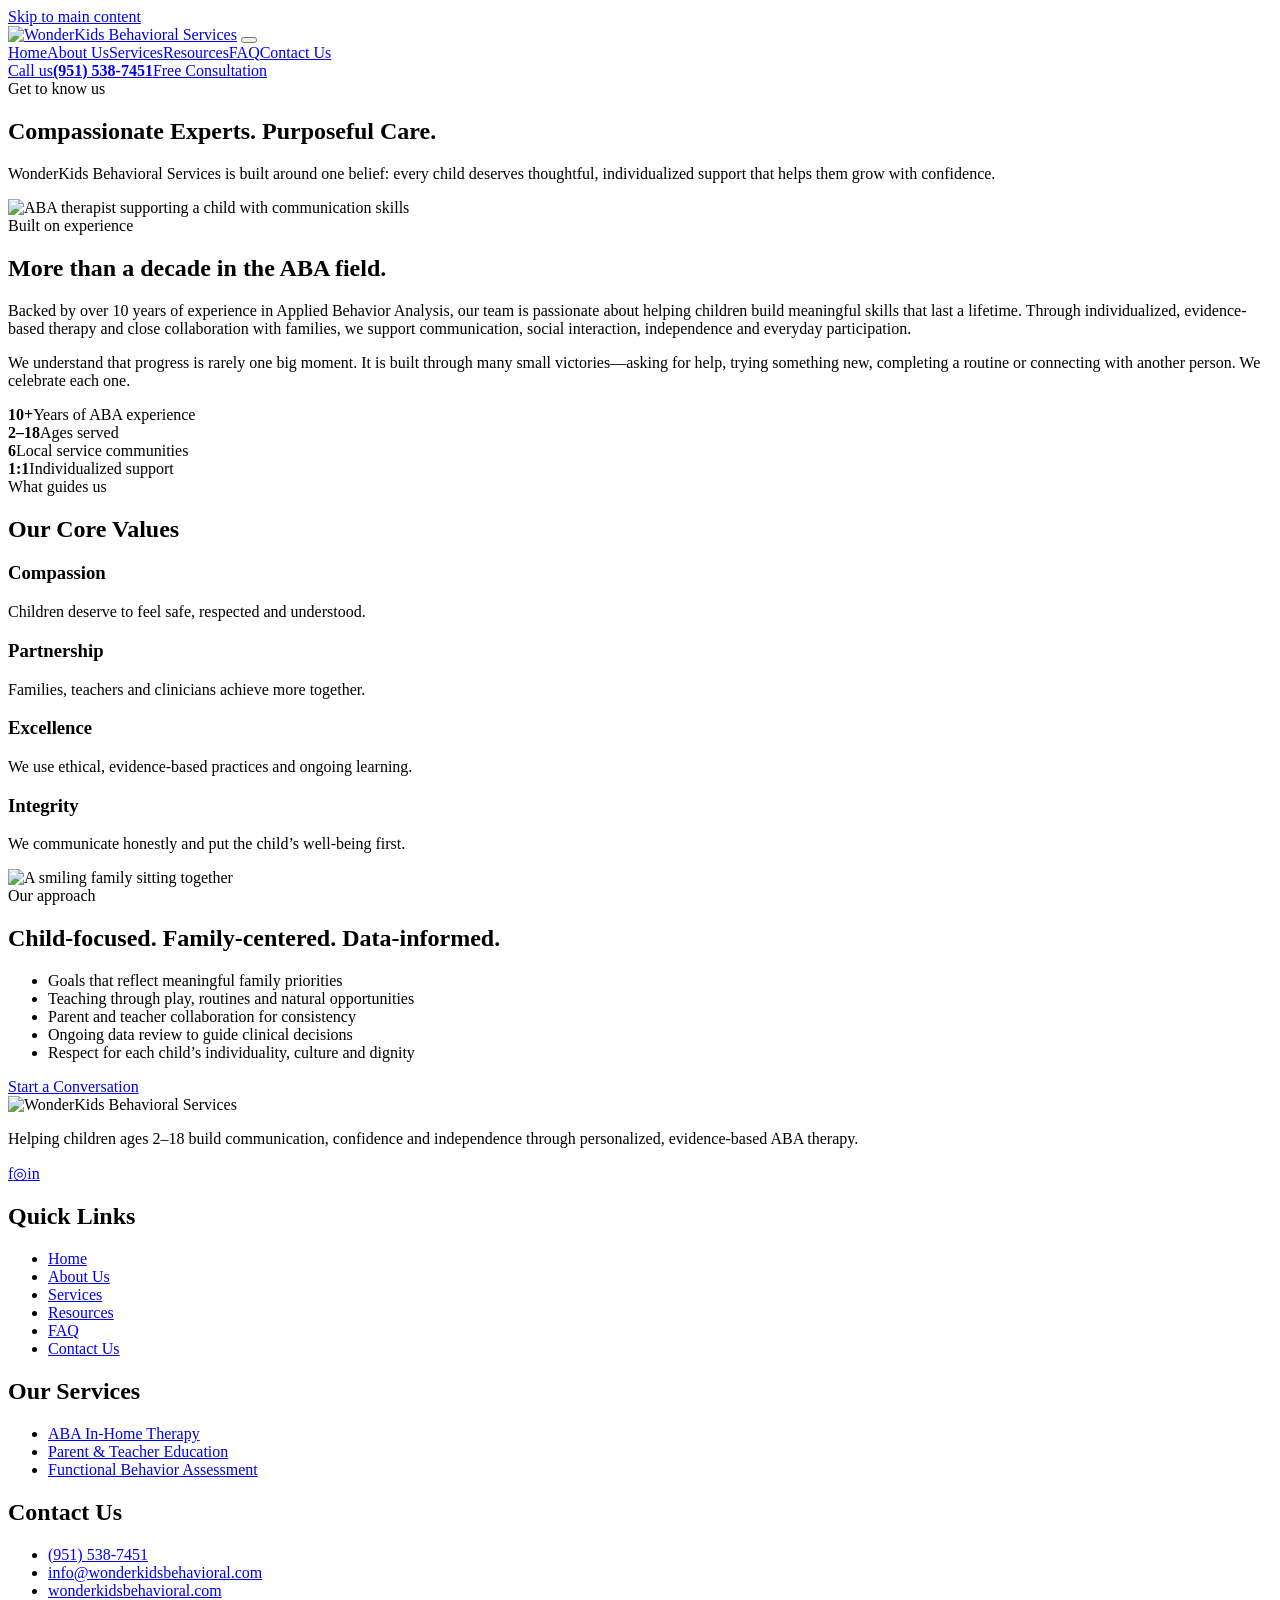
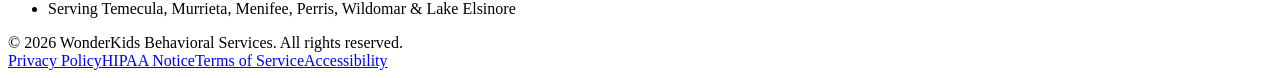
==== about.html @ d4c8bda3 "Add files via upload" ====
<!doctype html>
<html lang="en">
<head>
<meta charset="utf-8">
<meta name="viewport" content="width=device-width,initial-scale=1">
<title>About WonderKids Behavioral Services | Experienced ABA Team</title>
<meta name="description" content="Learn about WonderKids Behavioral Services, a compassionate, family-centered ABA provider with more than 10 years of experience in the ABA field.">
<meta name="robots" content="index,follow,max-image-preview:large">
<link rel="canonical" href="https://wonderkidsbehavioral.com/about.html">
<meta property="og:type" content="website">
<meta property="og:title" content="About WonderKids Behavioral Services | Experienced ABA Team">
<meta property="og:description" content="Learn about WonderKids Behavioral Services, a compassionate, family-centered ABA provider with more than 10 years of experience in the ABA field.">
<meta property="og:url" content="https://wonderkidsbehavioral.com/about.html">
<meta property="og:image" content="https://wonderkidsbehavioral.com/assets/in-home-setting.jpg?v=20260712">
<meta name="twitter:card" content="summary_large_image">
<link rel="icon" href="assets/logo.png?v=20260712">
<link rel="stylesheet" href="assets/style.css">
<script defer src="assets/site.js"></script>

</head><body>
<a class="skip-link" href="#main">Skip to main content</a>
<header class="site-header">
  <div class="shell header-inner">
    <a class="brand" href="index.html" aria-label="WonderKids Behavioral Services home"><img src="assets/logo.png?v=20260712" alt="WonderKids Behavioral Services"></a>
    <button class="menu-toggle" aria-expanded="false" aria-controls="main-nav" aria-label="Open navigation"><span></span><span></span><span></span></button>
    <nav id="main-nav" class="main-nav" aria-label="Primary navigation"><a class="nav-link " href="index.html">Home</a><a class="nav-link active" href="about.html">About Us</a><a class="nav-link " href="services.html">Services</a><a class="nav-link " href="resources.html">Resources</a><a class="nav-link " href="faq.html">FAQ</a><a class="nav-link " href="contact.html">Contact Us</a></nav>
    <div class="header-cta"><a class="phone-pill" href="tel:+19515387451"><span>Call us</span><strong>(951) 538-7451</strong></a><a class="btn btn-pink" href="contact.html">Free Consultation</a></div>
  </div>
</header><main id="main"><section class="page-hero"><div class="shell page-hero-grid"><div><span class="eyebrow">Get to know us</span><h1>Compassionate Experts. Purposeful Care.</h1><p>WonderKids Behavioral Services is built around one belief: every child deserves thoughtful, individualized support that helps them grow with confidence.</p></div><img src="assets/hero-pecs.png?v=20260713-2" alt="ABA therapist supporting a child with communication skills"></div></section>
<section class="section-pad"><div class="shell split"><div class="copy-block"><span class="eyebrow">Built on experience</span><h2>More than a decade in the ABA field.</h2><p>Backed by over 10 years of experience in Applied Behavior Analysis, our team is passionate about helping children build meaningful skills that last a lifetime. Through individualized, evidence-based therapy and close collaboration with families, we support communication, social interaction, independence and everyday participation.</p><p>We understand that progress is rarely one big moment. It is built through many small victories—asking for help, trying something new, completing a routine or connecting with another person. We celebrate each one.</p></div><div class="stats-panel"><div><b>10+</b><span>Years of ABA experience</span></div><div><b>2–18</b><span>Ages served</span></div><div><b>6</b><span>Local service communities</span></div><div><b>1:1</b><span>Individualized support</span></div></div></div></section>
<section class="section-pad pale"><div class="shell"><div class="section-heading"><span>What guides us</span><h2>Our Core Values</h2></div><div class="cards four"><article class="mini-card"><h3>Compassion</h3><p>Children deserve to feel safe, respected and understood.</p></article><article class="mini-card"><h3>Partnership</h3><p>Families, teachers and clinicians achieve more together.</p></article><article class="mini-card"><h3>Excellence</h3><p>We use ethical, evidence-based practices and ongoing learning.</p></article><article class="mini-card"><h3>Integrity</h3><p>We communicate honestly and put the child’s well-being first.</p></article></div></div></section>
<section class="section-pad"><div class="shell split"><div class="photo-card"><img src="assets/family-black.png?v=20260713" alt="A smiling family sitting together"></div><div class="copy-block"><span class="eyebrow">Our approach</span><h2>Child-focused. Family-centered. Data-informed.</h2><ul class="check-list"><li>Goals that reflect meaningful family priorities</li><li>Teaching through play, routines and natural opportunities</li><li>Parent and teacher collaboration for consistency</li><li>Ongoing data review to guide clinical decisions</li><li>Respect for each child’s individuality, culture and dignity</li></ul><a class="btn btn-blue" href="contact.html">Start a Conversation</a></div></div></section></main><footer class="site-footer">
<div class="footer-wave" aria-hidden="true"></div>
<div class="shell footer-grid">
  <div class="footer-brand"><img src="assets/logo.png?v=20260712" alt="WonderKids Behavioral Services"><p>Helping children ages 2–18 build communication, confidence and independence through personalized, evidence-based ABA therapy.</p><div class="socials"><a href="#" aria-label="Facebook">f</a><a href="#" aria-label="Instagram">◎</a><a href="#" aria-label="LinkedIn">in</a></div></div>
  <div><h2>Quick Links</h2><ul><li><a href="index.html">Home</a></li><li><a href="about.html">About Us</a></li><li><a href="services.html">Services</a></li><li><a href="resources.html">Resources</a></li><li><a href="faq.html">FAQ</a></li><li><a href="contact.html">Contact Us</a></li></ul></div>
  <div><h2>Our Services</h2><ul><li><a href="services.html#in-home">ABA In-Home Therapy</a></li><li><a href="services.html#training">Parent &amp; Teacher Education</a></li><li><a href="services.html#fba">Functional Behavior Assessment</a></li></ul></div>
  <div><h2>Contact Us</h2><ul class="contact-list"><li><a href="tel:+19515387451">(951) 538-7451</a></li><li><a href="mailto:info@wonderkidsbehavioral.com">info@wonderkidsbehavioral.com</a></li><li><a href="https://wonderkidsbehavioral.com">wonderkidsbehavioral.com</a></li><li>Serving Temecula, Murrieta, Menifee, Perris, Wildomar &amp; Lake Elsinore</li></ul></div>
</div>
<div class="footer-bottom"><div class="shell"><span>© 2026 WonderKids Behavioral Services. All rights reserved.</span><div><a href="privacy.html">Privacy Policy</a><a href="hipaa.html">HIPAA Notice</a><a href="terms.html">Terms of Service</a><a href="accessibility.html">Accessibility</a></div></div></div>
</footer>
</body></html>
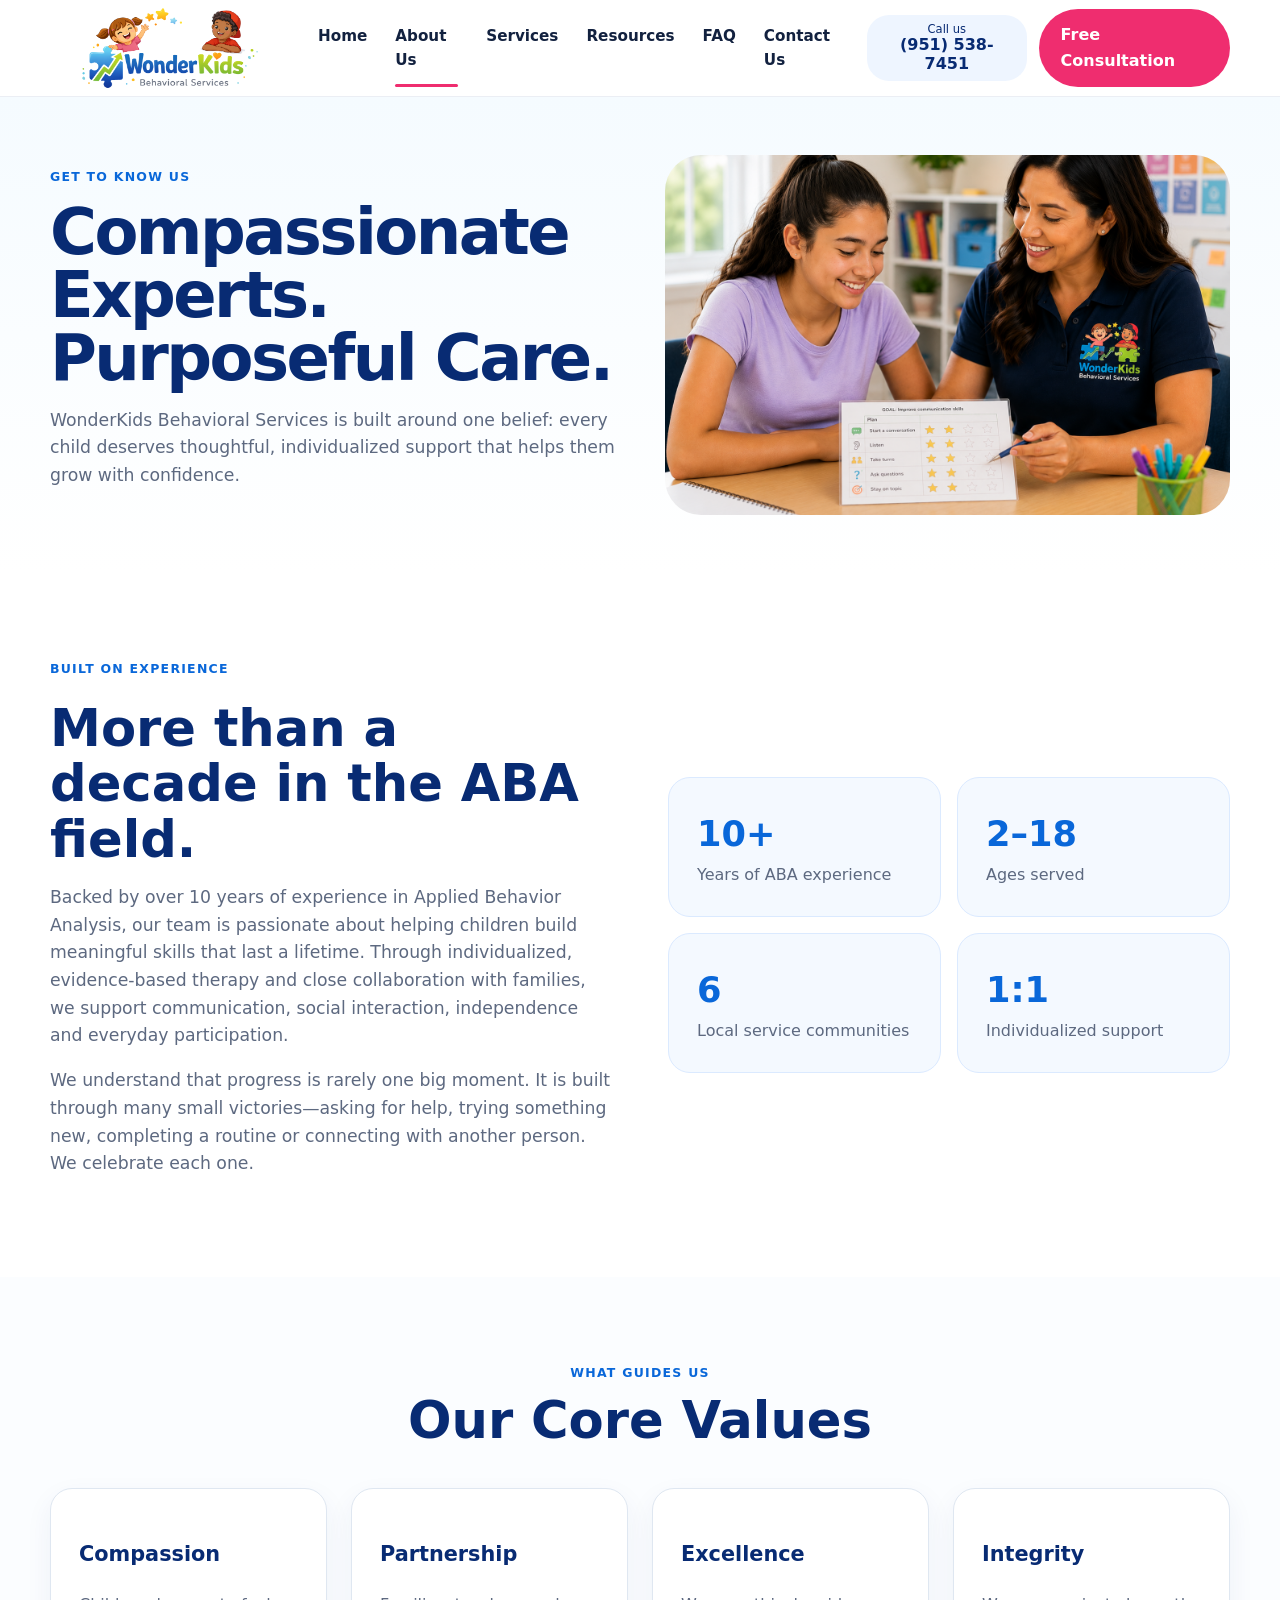
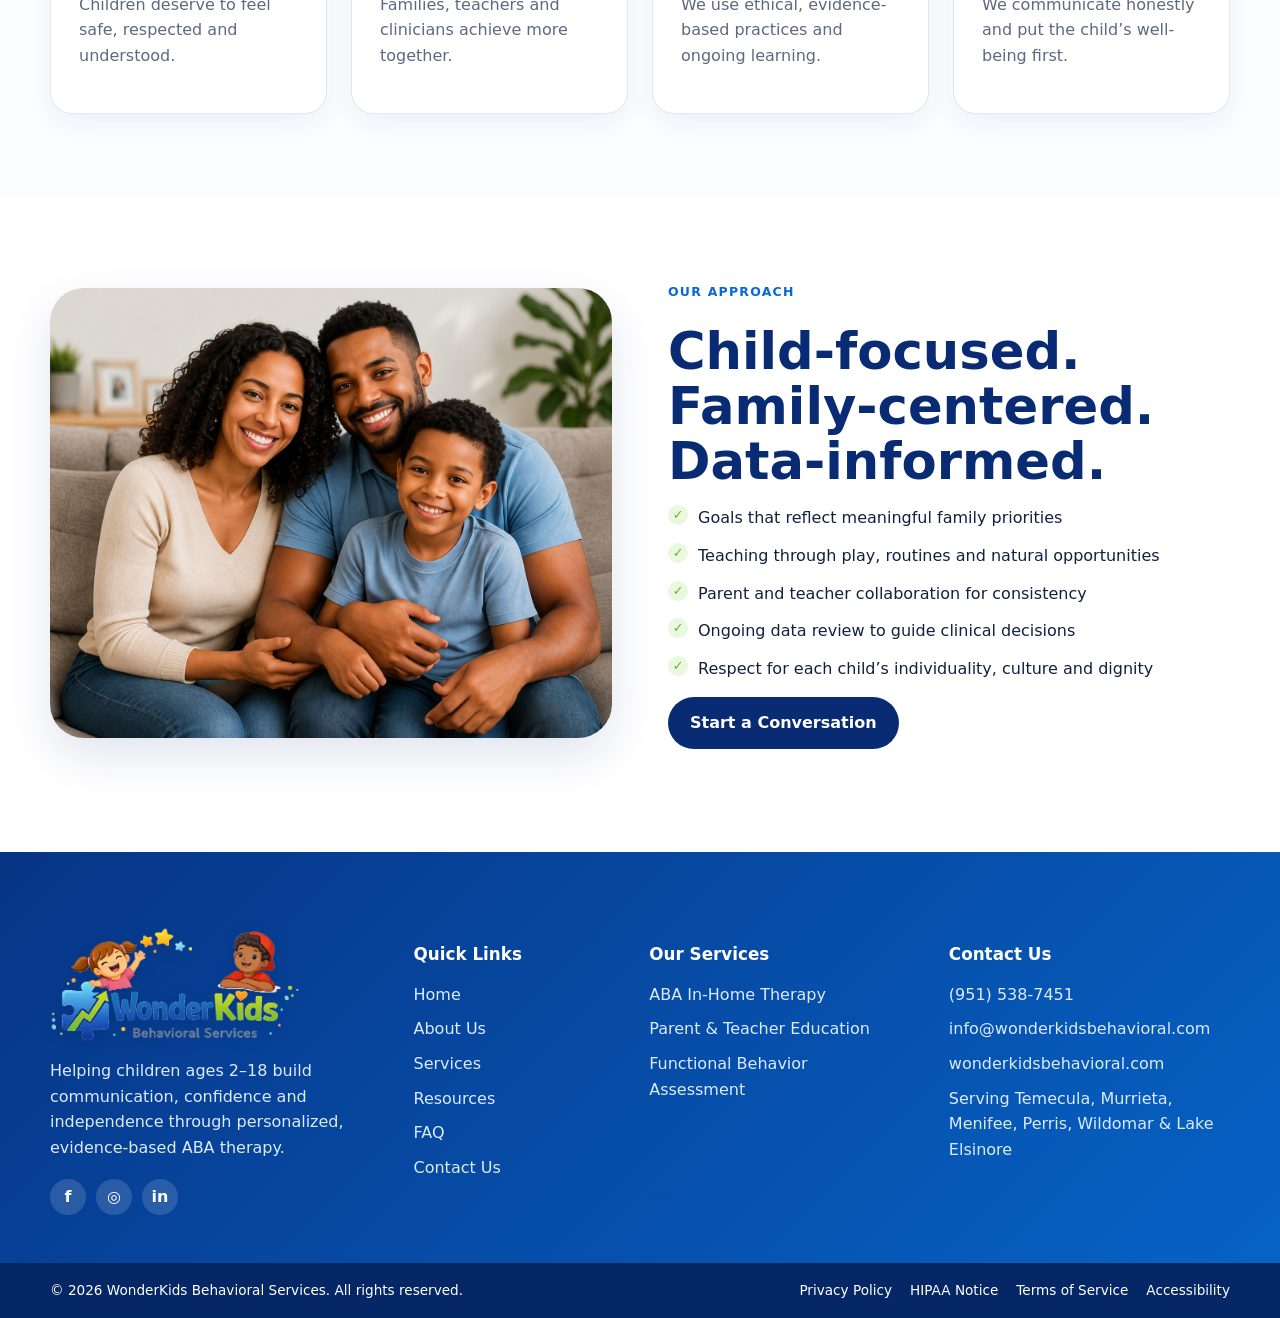
==== commit de739b73: "Update about.html" ====
--- a/about.html
+++ b/about.html
@@ -26,10 +26,10 @@
     <nav id="main-nav" class="main-nav" aria-label="Primary navigation"><a class="nav-link " href="index.html">Home</a><a class="nav-link active" href="about.html">About Us</a><a class="nav-link " href="services.html">Services</a><a class="nav-link " href="resources.html">Resources</a><a class="nav-link " href="faq.html">FAQ</a><a class="nav-link " href="contact.html">Contact Us</a></nav>
     <div class="header-cta"><a class="phone-pill" href="tel:+19515387451"><span>Call us</span><strong>(951) 538-7451</strong></a><a class="btn btn-pink" href="contact.html">Free Consultation</a></div>
   </div>
-</header><main id="main"><section class="page-hero"><div class="shell page-hero-grid"><div><span class="eyebrow">Get to know us</span><h1>Compassionate Experts. Purposeful Care.</h1><p>WonderKids Behavioral Services is built around one belief: every child deserves thoughtful, individualized support that helps them grow with confidence.</p></div><img src="assets/hero-pecs.png?v=20260713-2" alt="ABA therapist supporting a child with communication skills"></div></section>
+</header><main id="main"><section class="page-hero"><div class="shell page-hero-grid"><div><span class="eyebrow">Get to know us</span><h1>Compassionate Experts. Purposeful Care.</h1><p>WonderKids Behavioral Services is built around one belief: every child deserves thoughtful, individualized support that helps them grow with confidence.</p></div><img src="assets/teenager.png?v=20260713-2" alt="ABA therapist supporting a child with communication skills"></div></section>
 <section class="section-pad"><div class="shell split"><div class="copy-block"><span class="eyebrow">Built on experience</span><h2>More than a decade in the ABA field.</h2><p>Backed by over 10 years of experience in Applied Behavior Analysis, our team is passionate about helping children build meaningful skills that last a lifetime. Through individualized, evidence-based therapy and close collaboration with families, we support communication, social interaction, independence and everyday participation.</p><p>We understand that progress is rarely one big moment. It is built through many small victories—asking for help, trying something new, completing a routine or connecting with another person. We celebrate each one.</p></div><div class="stats-panel"><div><b>10+</b><span>Years of ABA experience</span></div><div><b>2–18</b><span>Ages served</span></div><div><b>6</b><span>Local service communities</span></div><div><b>1:1</b><span>Individualized support</span></div></div></div></section>
 <section class="section-pad pale"><div class="shell"><div class="section-heading"><span>What guides us</span><h2>Our Core Values</h2></div><div class="cards four"><article class="mini-card"><h3>Compassion</h3><p>Children deserve to feel safe, respected and understood.</p></article><article class="mini-card"><h3>Partnership</h3><p>Families, teachers and clinicians achieve more together.</p></article><article class="mini-card"><h3>Excellence</h3><p>We use ethical, evidence-based practices and ongoing learning.</p></article><article class="mini-card"><h3>Integrity</h3><p>We communicate honestly and put the child’s well-being first.</p></article></div></div></section>
-<section class="section-pad"><div class="shell split"><div class="photo-card"><img src="assets/family-black.png?v=20260713" alt="A smiling family sitting together"></div><div class="copy-block"><span class="eyebrow">Our approach</span><h2>Child-focused. Family-centered. Data-informed.</h2><ul class="check-list"><li>Goals that reflect meaningful family priorities</li><li>Teaching through play, routines and natural opportunities</li><li>Parent and teacher collaboration for consistency</li><li>Ongoing data review to guide clinical decisions</li><li>Respect for each child’s individuality, culture and dignity</li></ul><a class="btn btn-blue" href="contact.html">Start a Conversation</a></div></div></section></main><footer class="site-footer">
+<section class="section-pad"><div class="shell split"><div class="photo-card"><img src="assets/black.png?v=20260713" alt="A smiling family sitting together"></div><div class="copy-block"><span class="eyebrow">Our approach</span><h2>Child-focused. Family-centered. Data-informed.</h2><ul class="check-list"><li>Goals that reflect meaningful family priorities</li><li>Teaching through play, routines and natural opportunities</li><li>Parent and teacher collaboration for consistency</li><li>Ongoing data review to guide clinical decisions</li><li>Respect for each child’s individuality, culture and dignity</li></ul><a class="btn btn-blue" href="contact.html">Start a Conversation</a></div></div></section></main><footer class="site-footer">
 <div class="footer-wave" aria-hidden="true"></div>
 <div class="shell footer-grid">
   <div class="footer-brand"><img src="assets/logo.png?v=20260712" alt="WonderKids Behavioral Services"><p>Helping children ages 2–18 build communication, confidence and independence through personalized, evidence-based ABA therapy.</p><div class="socials"><a href="#" aria-label="Facebook">f</a><a href="#" aria-label="Instagram">◎</a><a href="#" aria-label="LinkedIn">in</a></div></div>
--- a/assets/style.css
+++ b/assets/style.css
@@ -0,0 +1,4 @@
+
+:root{--navy:#082b73;--blue:#0967d9;--sky:#eaf7ff;--pink:#ef2d6f;--green:#63b825;--orange:#f58413;--purple:#7a3db9;--ink:#12213f;--muted:#5d6980;--line:#dfe7f1;--white:#fff;--radius:28px;--shadow:0 18px 45px rgba(8,43,115,.12)}*{box-sizing:border-box}html{scroll-behavior:smooth}body{margin:0;font-family:Inter,ui-sans-serif,system-ui,-apple-system,BlinkMacSystemFont,"Segoe UI",sans-serif;color:var(--ink);background:white;line-height:1.6}img{max-width:100%;display:block}a{color:inherit}.shell{width:min(1180px,calc(100% - 40px));margin:auto}.skip-link{position:absolute;left:-9999px}.skip-link:focus{left:16px;top:16px;z-index:1000;background:white;padding:12px 16px;border-radius:10px}.site-header{position:sticky;top:0;z-index:50;background:rgba(255,255,255,.95);backdrop-filter:blur(14px);border-bottom:1px solid rgba(8,43,115,.08)}.header-inner{height:96px;display:flex;align-items:center;gap:28px}.brand img{width:255px;max-height:82px;object-fit:contain;display:block}.main-nav{display:flex;gap:28px;margin-left:auto}.nav-link{text-decoration:none;font-weight:800;font-size:.95rem;position:relative;padding:35px 0}.nav-link:after{content:"";position:absolute;left:0;right:100%;bottom:20px;height:3px;background:var(--pink);border-radius:99px;transition:.2s}.nav-link:hover:after,.nav-link.active:after{right:0}.header-cta{display:flex;align-items:center;gap:12px}.phone-pill{background:#eef5ff;padding:8px 16px;border-radius:22px;text-decoration:none;text-align:center;color:var(--navy);line-height:1.15}.phone-pill span{display:block;font-size:.72rem}.btn{display:inline-flex;align-items:center;justify-content:center;padding:13px 22px;border-radius:999px;text-decoration:none;font-weight:900;border:0;cursor:pointer;transition:.2s transform,.2s box-shadow}.btn:hover{transform:translateY(-2px);box-shadow:0 10px 24px rgba(8,43,115,.16)}.btn-blue{background:var(--navy);color:white}.btn-pink{background:var(--pink);color:white}.btn-outline{border:2px solid var(--green);color:var(--navy);background:white}.menu-toggle{display:none;background:none;border:0}.menu-toggle span{display:block;width:28px;height:3px;background:var(--navy);margin:5px;border-radius:10px}.section-pad{padding:82px 0}.pale{background:#fbfdff}.sky{background:linear-gradient(180deg,#eff9ff,#e6f6ff)}.hero{overflow:hidden;padding-top:58px}.hero-grid{display:grid;grid-template-columns:.88fr 1.35fr;gap:46px;align-items:center}.eyebrow{display:inline-block;color:var(--blue);font-weight:900;text-transform:uppercase;letter-spacing:.1em;font-size:.78rem;margin-bottom:14px}.hero h1,.page-hero h1{font-size:clamp(2.8rem,5vw,5.25rem);line-height:.98;margin:0 0 16px;color:var(--navy);letter-spacing:-.04em}.color-headline span{display:block;background:none!important;-webkit-background-clip:initial!important}.headline-blue{color:var(--navy)!important}.headline-green{color:var(--green)!important}.headline-pink{color:var(--pink)!important}.headline-orange{color:var(--orange)!important}.hero h2{font-size:1.65rem;margin:0 0 14px;color:var(--navy)}.hero-copy p,.page-hero p,.copy-block p{font-size:1.08rem;color:var(--muted)}.button-row{display:flex;gap:14px;margin-top:28px;flex-wrap:wrap}.hero-media{position:relative}.hero-media>img{border-radius:42% 18% 34% 12% / 18% 28% 16% 28%;box-shadow:var(--shadow);width:100%}.insurance-card{position:absolute;right:16px;bottom:-32px;width:240px;padding:20px;background:#fff9eb;border:1px solid #f6d77e;border-radius:22px;box-shadow:var(--shadow)}.insurance-card strong,.insurance-card span{display:block}.insurance-card a{color:var(--pink);font-weight:800;text-decoration:none;font-size:.9rem}.trust-strip{margin-top:78px;display:grid;grid-template-columns:repeat(5,1fr);border:1px solid var(--line);border-radius:24px;background:white;box-shadow:0 10px 30px rgba(8,43,115,.08);overflow:hidden}.trust-strip div{padding:20px;text-align:center;border-right:1px solid var(--line)}.trust-strip div:last-child{border-right:0}.trust-strip b{display:block;color:var(--navy);font-size:1.02rem}.trust-strip span{font-size:.82rem;color:var(--muted)}.section-heading{text-align:center;max-width:720px;margin:0 auto 40px}.section-heading span{color:var(--blue);font-weight:900;text-transform:uppercase;font-size:.78rem;letter-spacing:.1em}.section-heading h2,.copy-block h2,.local-grid h2,.service-detail h2{font-size:clamp(2.1rem,4vw,3.5rem);line-height:1.08;color:var(--navy);margin:8px 0 14px}.section-heading p{color:var(--muted);font-size:1.06rem}.cards{display:grid;gap:24px}.cards.three{grid-template-columns:repeat(3,1fr)}.cards.four{grid-template-columns:repeat(4,1fr)}.service-card{background:white;border:1px solid var(--line);border-radius:24px;overflow:hidden;box-shadow:0 12px 32px rgba(8,43,115,.07)}.service-card>img{width:100%;height:225px;object-fit:cover}.service-card>div{padding:24px}.service-card h3{font-size:1.42rem;color:var(--navy);margin:0 0 10px}.service-card p{color:var(--muted)}.service-card a{font-weight:900;text-decoration:none}.green a{color:var(--green)}.blue a{color:var(--blue)}.purple a{color:var(--purple)}.icon-badge{display:inline-grid;place-items:center;width:45px;height:45px;border-radius:50%;background:#eef6ff;color:var(--blue);font-weight:900;margin-bottom:12px}.split{display:grid;grid-template-columns:1fr 1fr;gap:56px;align-items:center}.photo-card img{border-radius:34px;box-shadow:var(--shadow);width:100%;min-height:360px;object-fit:cover}.check-list{padding:0;list-style:none}.check-list li{position:relative;padding-left:30px;margin:12px 0}.check-list li:before{content:"✓";position:absolute;left:0;top:0;width:20px;height:20px;border-radius:50%;background:#e9f8df;color:var(--green);display:grid;place-items:center;font-weight:900;font-size:.8rem}.text-link{font-weight:900;color:var(--blue);text-decoration:none}.process-grid{display:grid;grid-template-columns:repeat(6,1fr);gap:18px}.process-grid>div{text-align:center}.process-grid b{display:grid;place-items:center;margin:0 auto 14px;width:62px;height:62px;border-radius:50%;background:white;color:var(--navy);font-size:1.35rem;box-shadow:0 8px 20px rgba(8,43,115,.12)}.process-grid h3{font-size:1rem;color:var(--navy)}.process-grid p{font-size:.88rem;color:var(--muted)}.local-grid{display:grid;grid-template-columns:1.4fr .8fr;gap:46px;align-items:center}.city-chips{display:flex;flex-wrap:wrap;gap:10px;margin-top:20px}.city-chips span{background:#eff7ff;border:1px solid #d6e9ff;color:var(--navy);padding:10px 15px;border-radius:999px;font-weight:800}.cta-card{background:linear-gradient(145deg,#fff7dc,#fffdf6);border:1px solid #f5d781;padding:34px;border-radius:28px}.cta-card h3{font-size:1.7rem;color:var(--navy);margin-top:0}.page-hero{background:linear-gradient(180deg,#f5fbff,#fff);padding:58px 0}.page-hero-grid{display:grid;grid-template-columns:1fr 1fr;gap:50px;align-items:center}.page-hero-grid img{border-radius:36px;max-height:360px;width:100%;object-fit:cover}.page-hero h1{font-size:clamp(2.8rem,5vw,4.7rem)}.stats-panel{display:grid;grid-template-columns:1fr 1fr;gap:16px}.stats-panel div{background:#f4f9ff;border:1px solid #dbeaff;padding:28px;border-radius:22px}.stats-panel b{display:block;font-size:2.2rem;color:var(--blue)}.stats-panel span{color:var(--muted)}.mini-card{padding:28px;border-radius:22px;background:white;border:1px solid var(--line);box-shadow:0 10px 28px rgba(8,43,115,.06)}.mini-card h3{color:var(--navy);font-size:1.3rem}.mini-card p{color:var(--muted)}.service-detail{display:grid;grid-template-columns:.92fr 1.08fr;gap:56px;align-items:center}.service-detail.reverse img{order:2}.service-detail img{border-radius:30px;box-shadow:var(--shadow);width:100%;max-height:460px;object-fit:cover}.service-detail h3{color:var(--navy)}.faq-layout{display:grid;grid-template-columns:320px 1fr;gap:36px;align-items:start}.question-card{position:sticky;top:125px;background:linear-gradient(160deg,#f5edff,#fff);border:1px solid #e9dcff;border-radius:28px;padding:28px}.question-card h2{color:var(--navy);font-size:1.8rem}.question-card>a:not(.btn){display:block;margin:10px 0;color:var(--purple);font-weight:800;word-break:break-word}.question-card .btn{margin-top:18px}.faq-list{display:grid;gap:12px}.faq-item{border:1px solid var(--line);border-radius:18px;background:white;overflow:hidden}.faq-item summary{padding:20px 24px;font-weight:900;color:var(--navy);cursor:pointer;list-style:none;position:relative}.faq-item summary:after{content:"+";position:absolute;right:22px;font-size:1.3rem;color:var(--blue)}.faq-item[open] summary:after{content:"–"}.faq-item div{padding:0 24px 22px;color:var(--muted)}.resource-grid{display:grid;grid-template-columns:repeat(3,1fr);gap:24px}.resource-grid article{padding:30px;border:1px solid var(--line);border-radius:24px;background:white;box-shadow:0 10px 28px rgba(8,43,115,.06)}.resource-grid span{color:var(--pink);font-weight:900;text-transform:uppercase;font-size:.75rem;letter-spacing:.08em}.resource-grid h2{color:var(--navy);font-size:1.4rem}.resource-grid p{color:var(--muted)}.resource-grid a{font-weight:900;color:var(--blue);text-decoration:none}.contact-grid{display:grid;grid-template-columns:1fr 1fr;gap:46px;align-items:start}.contact-cards{display:grid;grid-template-columns:1fr 1fr;gap:16px}.contact-cards article,.insurance-box{padding:24px;border-radius:22px;background:#f7fbff;border:1px solid #deecf8}.contact-cards h2,.insurance-box h2{color:var(--navy);font-size:1.25rem}.contact-cards a{color:var(--blue);font-weight:900;word-break:break-word}.insurance-box{margin-top:16px;background:#fff8e6;border-color:#f5db98}.contact-form{padding:34px;border-radius:28px;background:white;border:1px solid var(--line);box-shadow:var(--shadow)}.contact-form h2{font-size:2rem;color:var(--navy);margin-top:0}.contact-form label{display:block;font-weight:800;color:var(--navy);margin:14px 0}.contact-form input,.contact-form select,.contact-form textarea{width:100%;margin-top:7px;border:1px solid #cfd9e8;border-radius:12px;padding:13px 14px;font:inherit;background:white}.contact-form input:focus,.contact-form select:focus,.contact-form textarea:focus{outline:3px solid #cce7ff;border-color:var(--blue)}.hidden{display:none}.legal-hero{background:linear-gradient(180deg,#eef8ff,#fff);padding:70px 0 34px}.legal-hero h1{font-size:clamp(2.4rem,5vw,4rem);color:var(--navy);margin:0}.legal-copy{max-width:900px}.legal-copy h2{color:var(--navy);margin-top:34px}.legal-copy a{color:var(--blue)}.legal-copy .notice{background:#fff6d8;border:1px solid #efd076;padding:20px;border-radius:18px}.sitemap-grid{display:grid;grid-template-columns:repeat(3,1fr);gap:28px}.sitemap-grid>div{padding:28px;border:1px solid var(--line);border-radius:22px}.sitemap-grid h2{color:var(--navy)}.sitemap-grid li{margin:10px 0}.site-footer{position:relative;background:linear-gradient(135deg,#073586,#0664c8);color:white;margin-top:20px}.footer-wave{position:absolute;top:-44px;left:0;width:100%;height:45px;background:white;clip-path:path("M0,20 C150,55 300,-5 450,20 C600,45 750,-5 900,20 C1050,50 1200,0 1440,18 L1440,60 L0,60 Z");}.footer-grid{display:grid;grid-template-columns:1.25fr .75fr 1fr 1.1fr;gap:44px;padding:76px 0 48px}.footer-brand img{width:250px;filter:drop-shadow(0 4px 8px rgba(0,0,0,.15));background:transparent;border-radius:0;padding:0}.footer-brand p{color:#dbeaff}.site-footer h2{font-size:1.05rem}.site-footer ul{list-style:none;padding:0;margin:0}.site-footer li{margin:9px 0;color:#dbeaff}.site-footer a{text-decoration:none}.socials{display:flex;gap:10px;margin-top:18px}.socials a{display:grid;place-items:center;width:36px;height:36px;border-radius:50%;background:rgba(255,255,255,.14);font-weight:900}.footer-bottom{background:#052766}.footer-bottom .shell{display:flex;justify-content:space-between;gap:20px;padding:17px 0;font-size:.85rem}.footer-bottom a{margin-left:18px}.reveal{opacity:0;transform:translateY(16px);transition:.6s ease}.reveal.visible{opacity:1;transform:none}@media(max-width:1050px){.header-cta{display:none}.main-nav{gap:18px}.hero-grid,.page-hero-grid{grid-template-columns:1fr}.hero-media{margin-top:10px}.trust-strip{grid-template-columns:repeat(3,1fr)}.cards.three,.resource-grid{grid-template-columns:repeat(2,1fr)}.cards.four{grid-template-columns:repeat(2,1fr)}.process-grid{grid-template-columns:repeat(3,1fr)}.footer-grid{grid-template-columns:1fr 1fr}.service-detail{grid-template-columns:1fr}.service-detail.reverse img{order:0}}@media(max-width:760px){.shell{width:min(100% - 28px,1180px)}.header-inner{height:80px}.brand img{width:205px}.menu-toggle{display:block;margin-left:auto}.main-nav{display:none;position:absolute;left:0;right:0;top:80px;background:white;padding:18px 24px;flex-direction:column;border-bottom:1px solid var(--line);box-shadow:0 18px 30px rgba(8,43,115,.12)}.main-nav.open{display:flex}.nav-link{padding:10px 0}.nav-link:after{bottom:2px}.section-pad{padding:58px 0}.hero{padding-top:35px}.hero h1{font-size:3.1rem}.insurance-card{position:relative;right:auto;bottom:auto;width:100%;margin-top:14px}.trust-strip{grid-template-columns:1fr 1fr;margin-top:35px}.trust-strip div{border-bottom:1px solid var(--line)}.cards.three,.cards.four,.resource-grid,.split,.local-grid,.contact-grid,.faq-layout,.sitemap-grid,.contact-cards{grid-template-columns:1fr}.process-grid{grid-template-columns:1fr 1fr}.question-card{position:static}.footer-grid{grid-template-columns:1fr}.footer-bottom .shell{flex-direction:column}.footer-bottom a{margin:0 12px 0 0}.page-hero-grid img{max-height:280px}.service-detail{gap:28px}.service-detail.reverse img{order:0}}
+
+.resource-card{padding:0!important;overflow:hidden}.resource-card>img{width:100%;height:210px;object-fit:cover}.resource-card>div{padding:24px}.city-photo-grid{display:grid;grid-template-columns:repeat(3,1fr);gap:14px;margin-top:24px}.city-photo-grid figure{margin:0;background:#fff;border:1px solid var(--line);border-radius:18px;overflow:hidden;box-shadow:0 8px 22px rgba(8,43,115,.08)}.city-photo-grid img{width:100%;height:125px;object-fit:cover}.city-photo-grid figcaption{padding:10px 12px;text-align:center;font-weight:900;color:var(--navy)}@media(max-width:760px){.city-photo-grid{grid-template-columns:1fr 1fr}.city-photo-grid img{height:110px}}
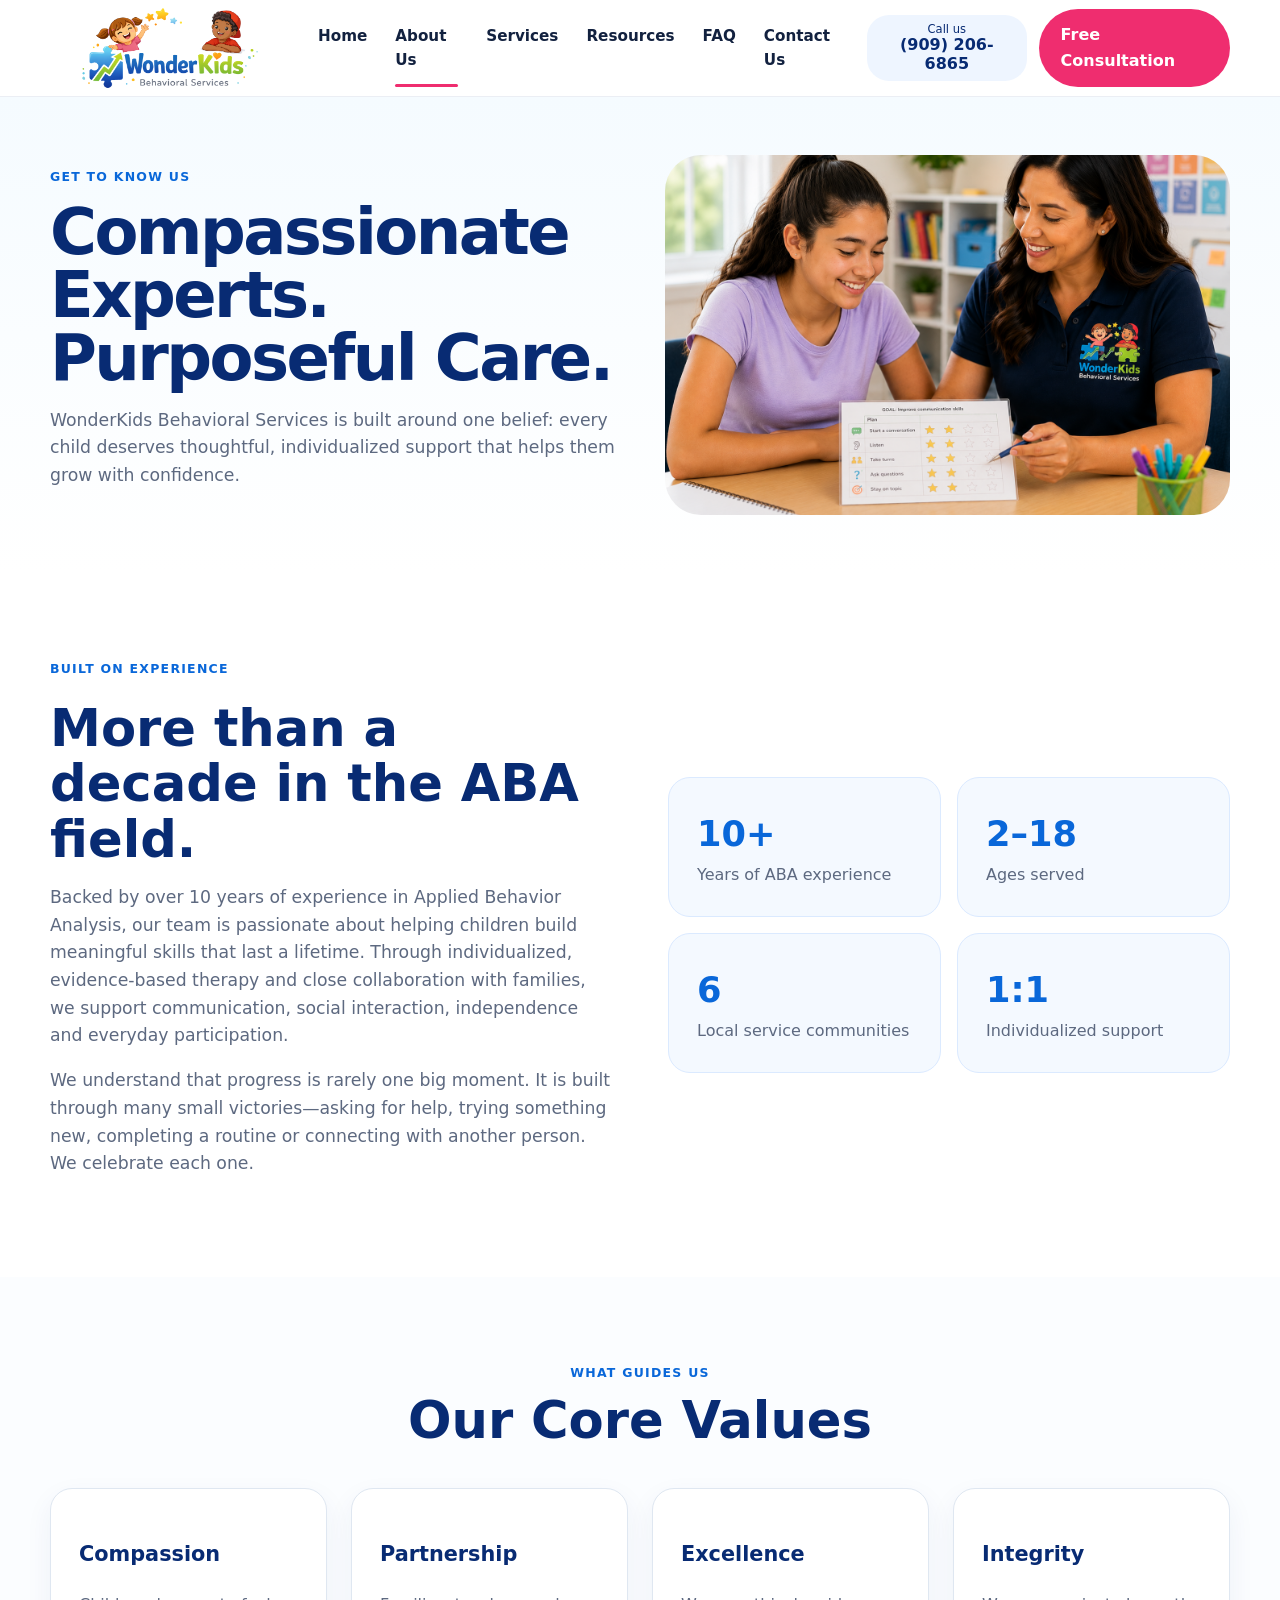
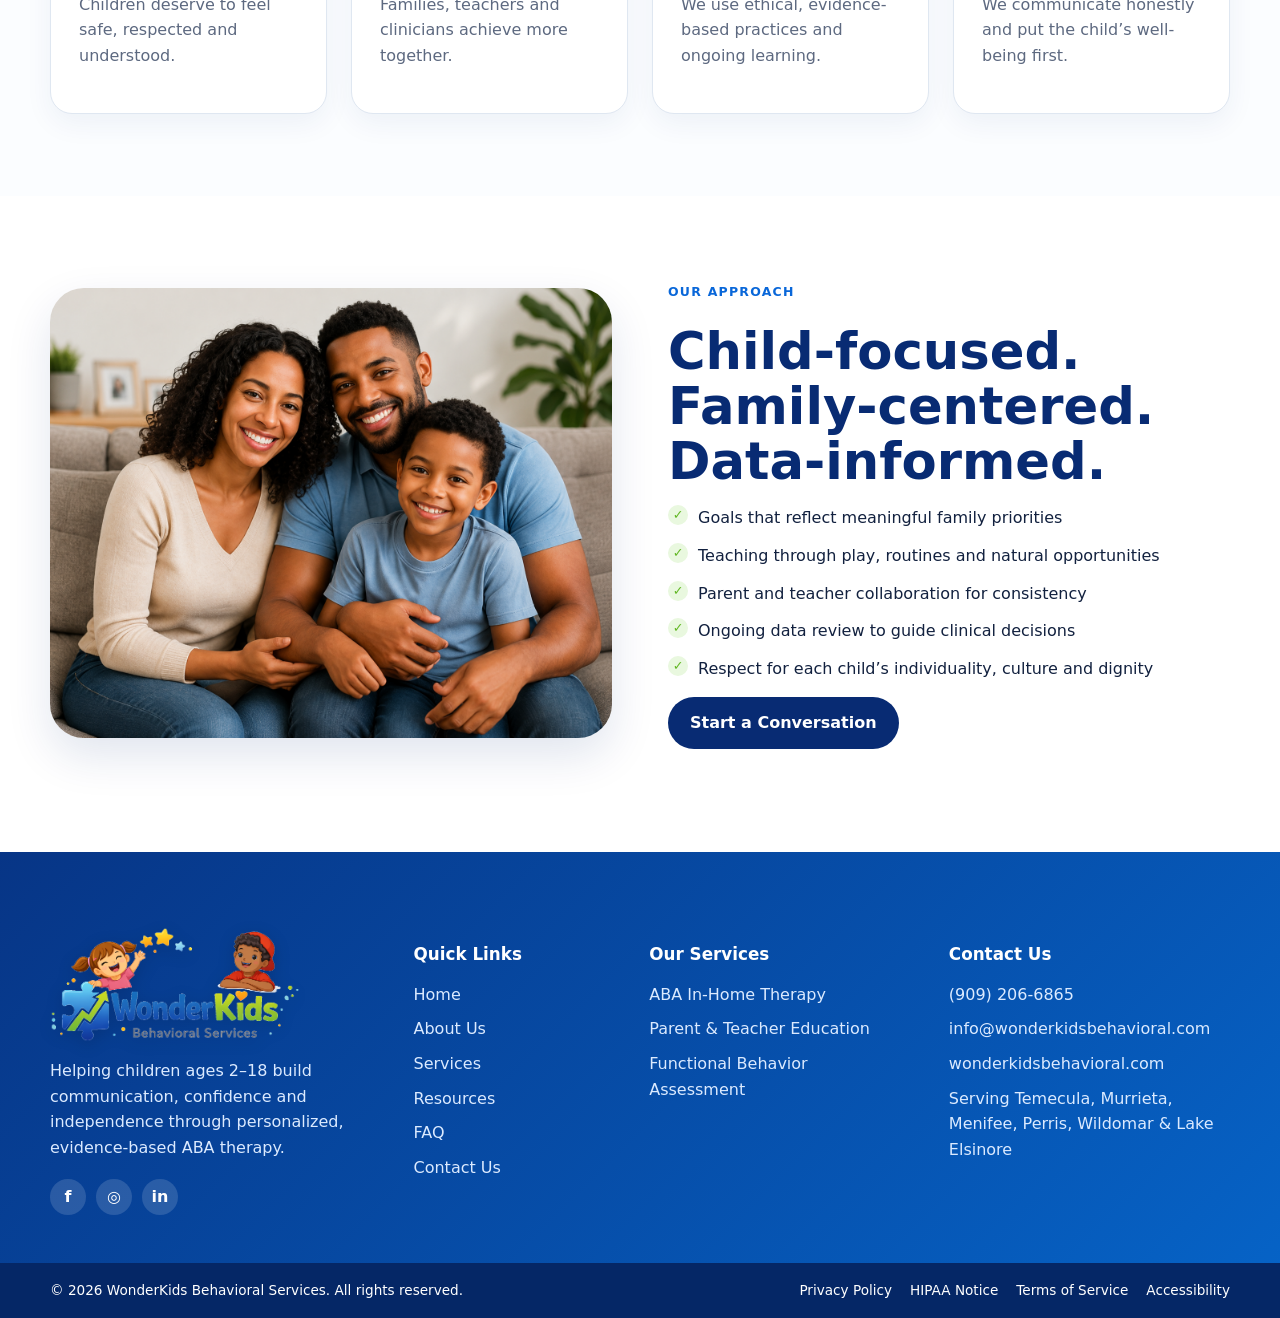
==== commit 8236a3da: "change phone number again for a second time." ====
--- a/about.html
+++ b/about.html
@@ -24,7 +24,7 @@
     <a class="brand" href="index.html" aria-label="WonderKids Behavioral Services home"><img src="assets/logo.png?v=20260712" alt="WonderKids Behavioral Services"></a>
     <button class="menu-toggle" aria-expanded="false" aria-controls="main-nav" aria-label="Open navigation"><span></span><span></span><span></span></button>
     <nav id="main-nav" class="main-nav" aria-label="Primary navigation"><a class="nav-link " href="index.html">Home</a><a class="nav-link active" href="about.html">About Us</a><a class="nav-link " href="services.html">Services</a><a class="nav-link " href="resources.html">Resources</a><a class="nav-link " href="faq.html">FAQ</a><a class="nav-link " href="contact.html">Contact Us</a></nav>
-    <div class="header-cta"><a class="phone-pill" href="tel:+19515387451"><span>Call us</span><strong>(951) 538-7451</strong></a><a class="btn btn-pink" href="contact.html">Free Consultation</a></div>
+    <div class="header-cta"><a class="phone-pill" href="tel:+19092066865"><span>Call us</span><strong>(909) 206-6865</strong></a><a class="btn btn-pink" href="contact.html">Free Consultation</a></div>
   </div>
 </header><main id="main"><section class="page-hero"><div class="shell page-hero-grid"><div><span class="eyebrow">Get to know us</span><h1>Compassionate Experts. Purposeful Care.</h1><p>WonderKids Behavioral Services is built around one belief: every child deserves thoughtful, individualized support that helps them grow with confidence.</p></div><img src="assets/teenager.png?v=20260713-2" alt="ABA therapist supporting a child with communication skills"></div></section>
 <section class="section-pad"><div class="shell split"><div class="copy-block"><span class="eyebrow">Built on experience</span><h2>More than a decade in the ABA field.</h2><p>Backed by over 10 years of experience in Applied Behavior Analysis, our team is passionate about helping children build meaningful skills that last a lifetime. Through individualized, evidence-based therapy and close collaboration with families, we support communication, social interaction, independence and everyday participation.</p><p>We understand that progress is rarely one big moment. It is built through many small victories—asking for help, trying something new, completing a routine or connecting with another person. We celebrate each one.</p></div><div class="stats-panel"><div><b>10+</b><span>Years of ABA experience</span></div><div><b>2–18</b><span>Ages served</span></div><div><b>6</b><span>Local service communities</span></div><div><b>1:1</b><span>Individualized support</span></div></div></div></section>
@@ -35,7 +35,7 @@
   <div class="footer-brand"><img src="assets/logo.png?v=20260712" alt="WonderKids Behavioral Services"><p>Helping children ages 2–18 build communication, confidence and independence through personalized, evidence-based ABA therapy.</p><div class="socials"><a href="#" aria-label="Facebook">f</a><a href="#" aria-label="Instagram">◎</a><a href="#" aria-label="LinkedIn">in</a></div></div>
   <div><h2>Quick Links</h2><ul><li><a href="index.html">Home</a></li><li><a href="about.html">About Us</a></li><li><a href="services.html">Services</a></li><li><a href="resources.html">Resources</a></li><li><a href="faq.html">FAQ</a></li><li><a href="contact.html">Contact Us</a></li></ul></div>
   <div><h2>Our Services</h2><ul><li><a href="services.html#in-home">ABA In-Home Therapy</a></li><li><a href="services.html#training">Parent &amp; Teacher Education</a></li><li><a href="services.html#fba">Functional Behavior Assessment</a></li></ul></div>
-  <div><h2>Contact Us</h2><ul class="contact-list"><li><a href="tel:+19515387451">(951) 538-7451</a></li><li><a href="mailto:info@wonderkidsbehavioral.com">info@wonderkidsbehavioral.com</a></li><li><a href="https://wonderkidsbehavioral.com">wonderkidsbehavioral.com</a></li><li>Serving Temecula, Murrieta, Menifee, Perris, Wildomar &amp; Lake Elsinore</li></ul></div>
+  <div><h2>Contact Us</h2><ul class="contact-list"><li><a href="tel:+19092066865">(909) 206-6865</a></li><li><a href="mailto:info@wonderkidsbehavioral.com">info@wonderkidsbehavioral.com</a></li><li><a href="https://wonderkidsbehavioral.com">wonderkidsbehavioral.com</a></li><li>Serving Temecula, Murrieta, Menifee, Perris, Wildomar &amp; Lake Elsinore</li></ul></div>
 </div>
 <div class="footer-bottom"><div class="shell"><span>© 2026 WonderKids Behavioral Services. All rights reserved.</span><div><a href="privacy.html">Privacy Policy</a><a href="hipaa.html">HIPAA Notice</a><a href="terms.html">Terms of Service</a><a href="accessibility.html">Accessibility</a></div></div></div>
 </footer>
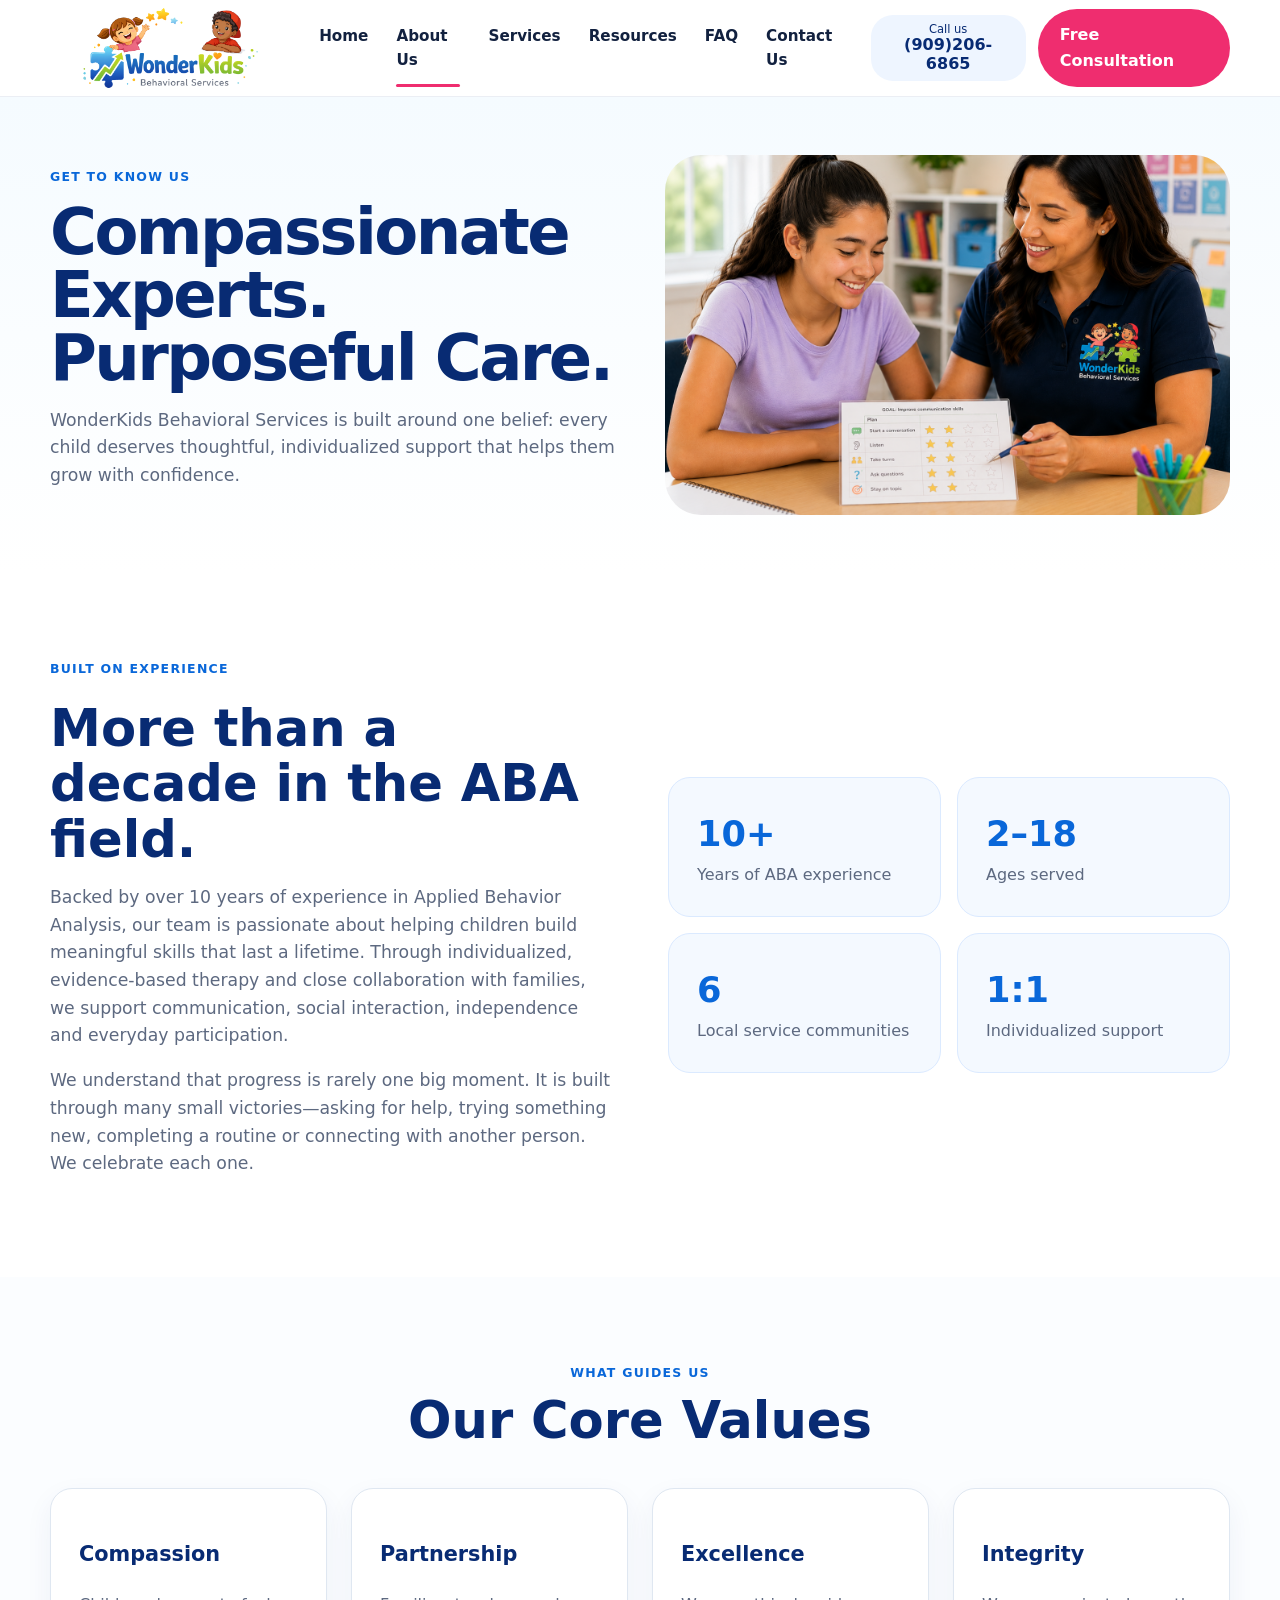
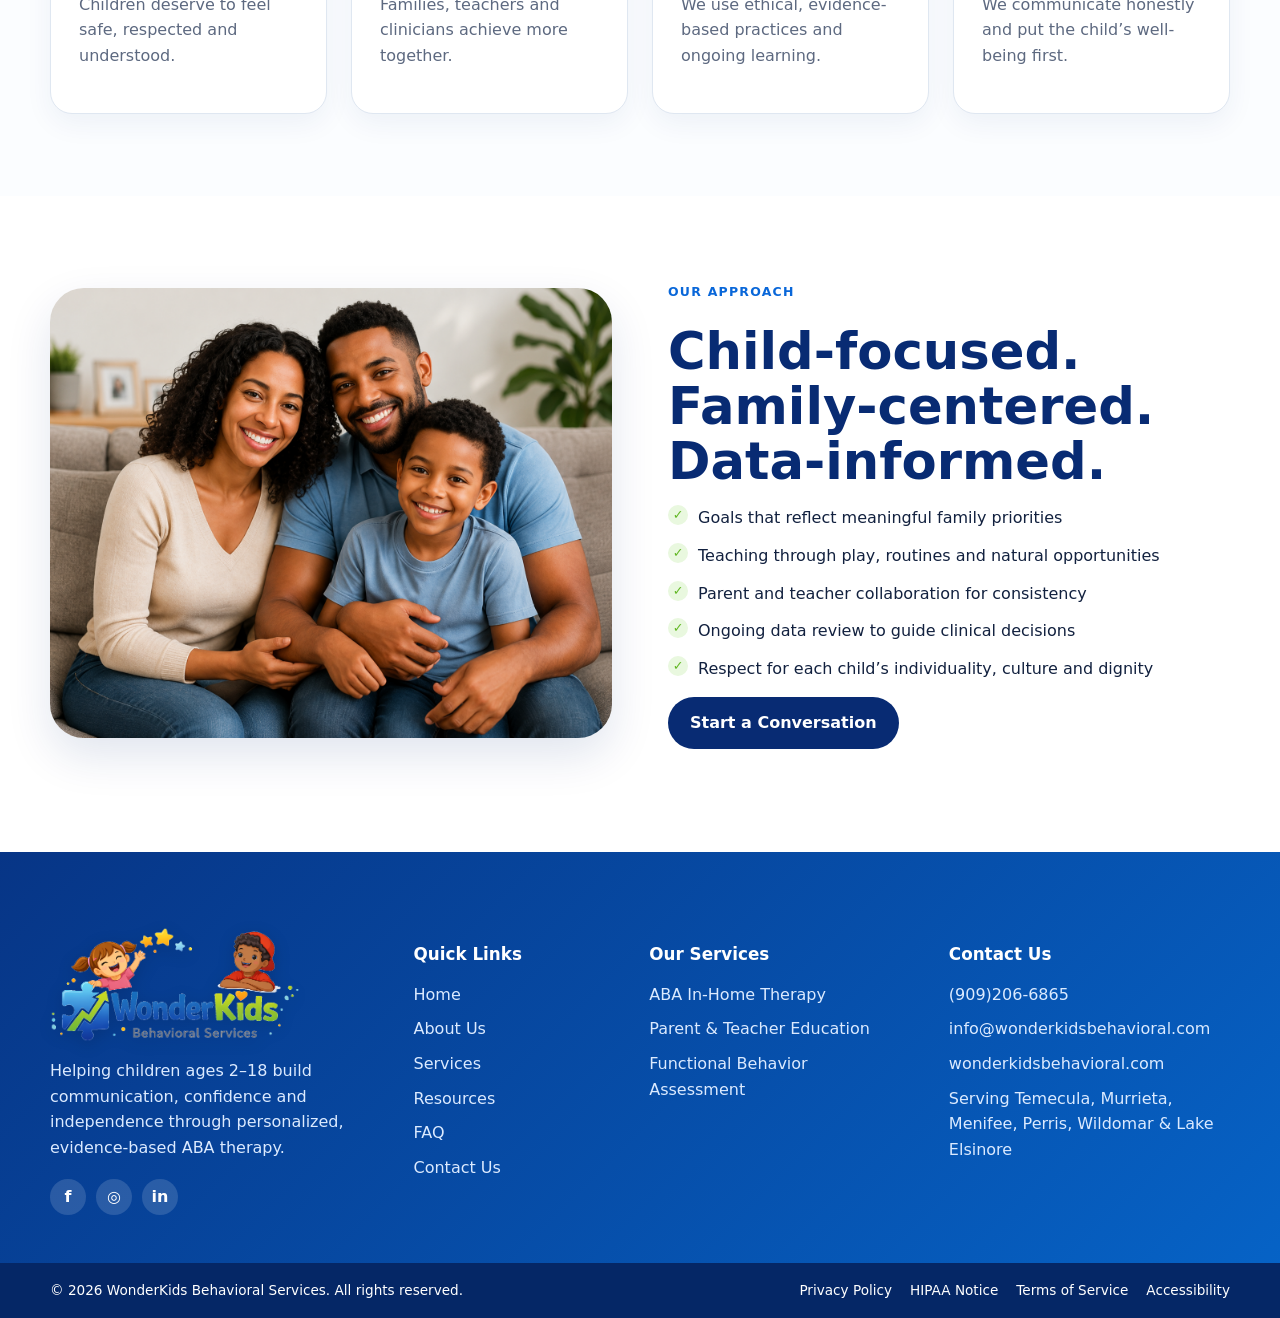
==== commit adcfbcb7: "phone number replaced for the third time" ====
--- a/about.html
+++ b/about.html
@@ -24,7 +24,7 @@
     <a class="brand" href="index.html" aria-label="WonderKids Behavioral Services home"><img src="assets/logo.png?v=20260712" alt="WonderKids Behavioral Services"></a>
     <button class="menu-toggle" aria-expanded="false" aria-controls="main-nav" aria-label="Open navigation"><span></span><span></span><span></span></button>
     <nav id="main-nav" class="main-nav" aria-label="Primary navigation"><a class="nav-link " href="index.html">Home</a><a class="nav-link active" href="about.html">About Us</a><a class="nav-link " href="services.html">Services</a><a class="nav-link " href="resources.html">Resources</a><a class="nav-link " href="faq.html">FAQ</a><a class="nav-link " href="contact.html">Contact Us</a></nav>
-    <div class="header-cta"><a class="phone-pill" href="tel:+19092066865"><span>Call us</span><strong>(909) 206-6865</strong></a><a class="btn btn-pink" href="contact.html">Free Consultation</a></div>
+    <div class="header-cta"><a class="phone-pill" href="tel:+19092066865"><span>Call us</span><strong>(909)206-6865</strong></a><a class="btn btn-pink" href="contact.html">Free Consultation</a></div>
   </div>
 </header><main id="main"><section class="page-hero"><div class="shell page-hero-grid"><div><span class="eyebrow">Get to know us</span><h1>Compassionate Experts. Purposeful Care.</h1><p>WonderKids Behavioral Services is built around one belief: every child deserves thoughtful, individualized support that helps them grow with confidence.</p></div><img src="assets/teenager.png?v=20260713-2" alt="ABA therapist supporting a child with communication skills"></div></section>
 <section class="section-pad"><div class="shell split"><div class="copy-block"><span class="eyebrow">Built on experience</span><h2>More than a decade in the ABA field.</h2><p>Backed by over 10 years of experience in Applied Behavior Analysis, our team is passionate about helping children build meaningful skills that last a lifetime. Through individualized, evidence-based therapy and close collaboration with families, we support communication, social interaction, independence and everyday participation.</p><p>We understand that progress is rarely one big moment. It is built through many small victories—asking for help, trying something new, completing a routine or connecting with another person. We celebrate each one.</p></div><div class="stats-panel"><div><b>10+</b><span>Years of ABA experience</span></div><div><b>2–18</b><span>Ages served</span></div><div><b>6</b><span>Local service communities</span></div><div><b>1:1</b><span>Individualized support</span></div></div></div></section>
@@ -35,7 +35,7 @@
   <div class="footer-brand"><img src="assets/logo.png?v=20260712" alt="WonderKids Behavioral Services"><p>Helping children ages 2–18 build communication, confidence and independence through personalized, evidence-based ABA therapy.</p><div class="socials"><a href="#" aria-label="Facebook">f</a><a href="#" aria-label="Instagram">◎</a><a href="#" aria-label="LinkedIn">in</a></div></div>
   <div><h2>Quick Links</h2><ul><li><a href="index.html">Home</a></li><li><a href="about.html">About Us</a></li><li><a href="services.html">Services</a></li><li><a href="resources.html">Resources</a></li><li><a href="faq.html">FAQ</a></li><li><a href="contact.html">Contact Us</a></li></ul></div>
   <div><h2>Our Services</h2><ul><li><a href="services.html#in-home">ABA In-Home Therapy</a></li><li><a href="services.html#training">Parent &amp; Teacher Education</a></li><li><a href="services.html#fba">Functional Behavior Assessment</a></li></ul></div>
-  <div><h2>Contact Us</h2><ul class="contact-list"><li><a href="tel:+19092066865">(909) 206-6865</a></li><li><a href="mailto:info@wonderkidsbehavioral.com">info@wonderkidsbehavioral.com</a></li><li><a href="https://wonderkidsbehavioral.com">wonderkidsbehavioral.com</a></li><li>Serving Temecula, Murrieta, Menifee, Perris, Wildomar &amp; Lake Elsinore</li></ul></div>
+  <div><h2>Contact Us</h2><ul class="contact-list"><li><a href="tel:+19092066865">(909)206-6865</a></li><li><a href="mailto:info@wonderkidsbehavioral.com">info@wonderkidsbehavioral.com</a></li><li><a href="https://wonderkidsbehavioral.com">wonderkidsbehavioral.com</a></li><li>Serving Temecula, Murrieta, Menifee, Perris, Wildomar &amp; Lake Elsinore</li></ul></div>
 </div>
 <div class="footer-bottom"><div class="shell"><span>© 2026 WonderKids Behavioral Services. All rights reserved.</span><div><a href="privacy.html">Privacy Policy</a><a href="hipaa.html">HIPAA Notice</a><a href="terms.html">Terms of Service</a><a href="accessibility.html">Accessibility</a></div></div></div>
 </footer>
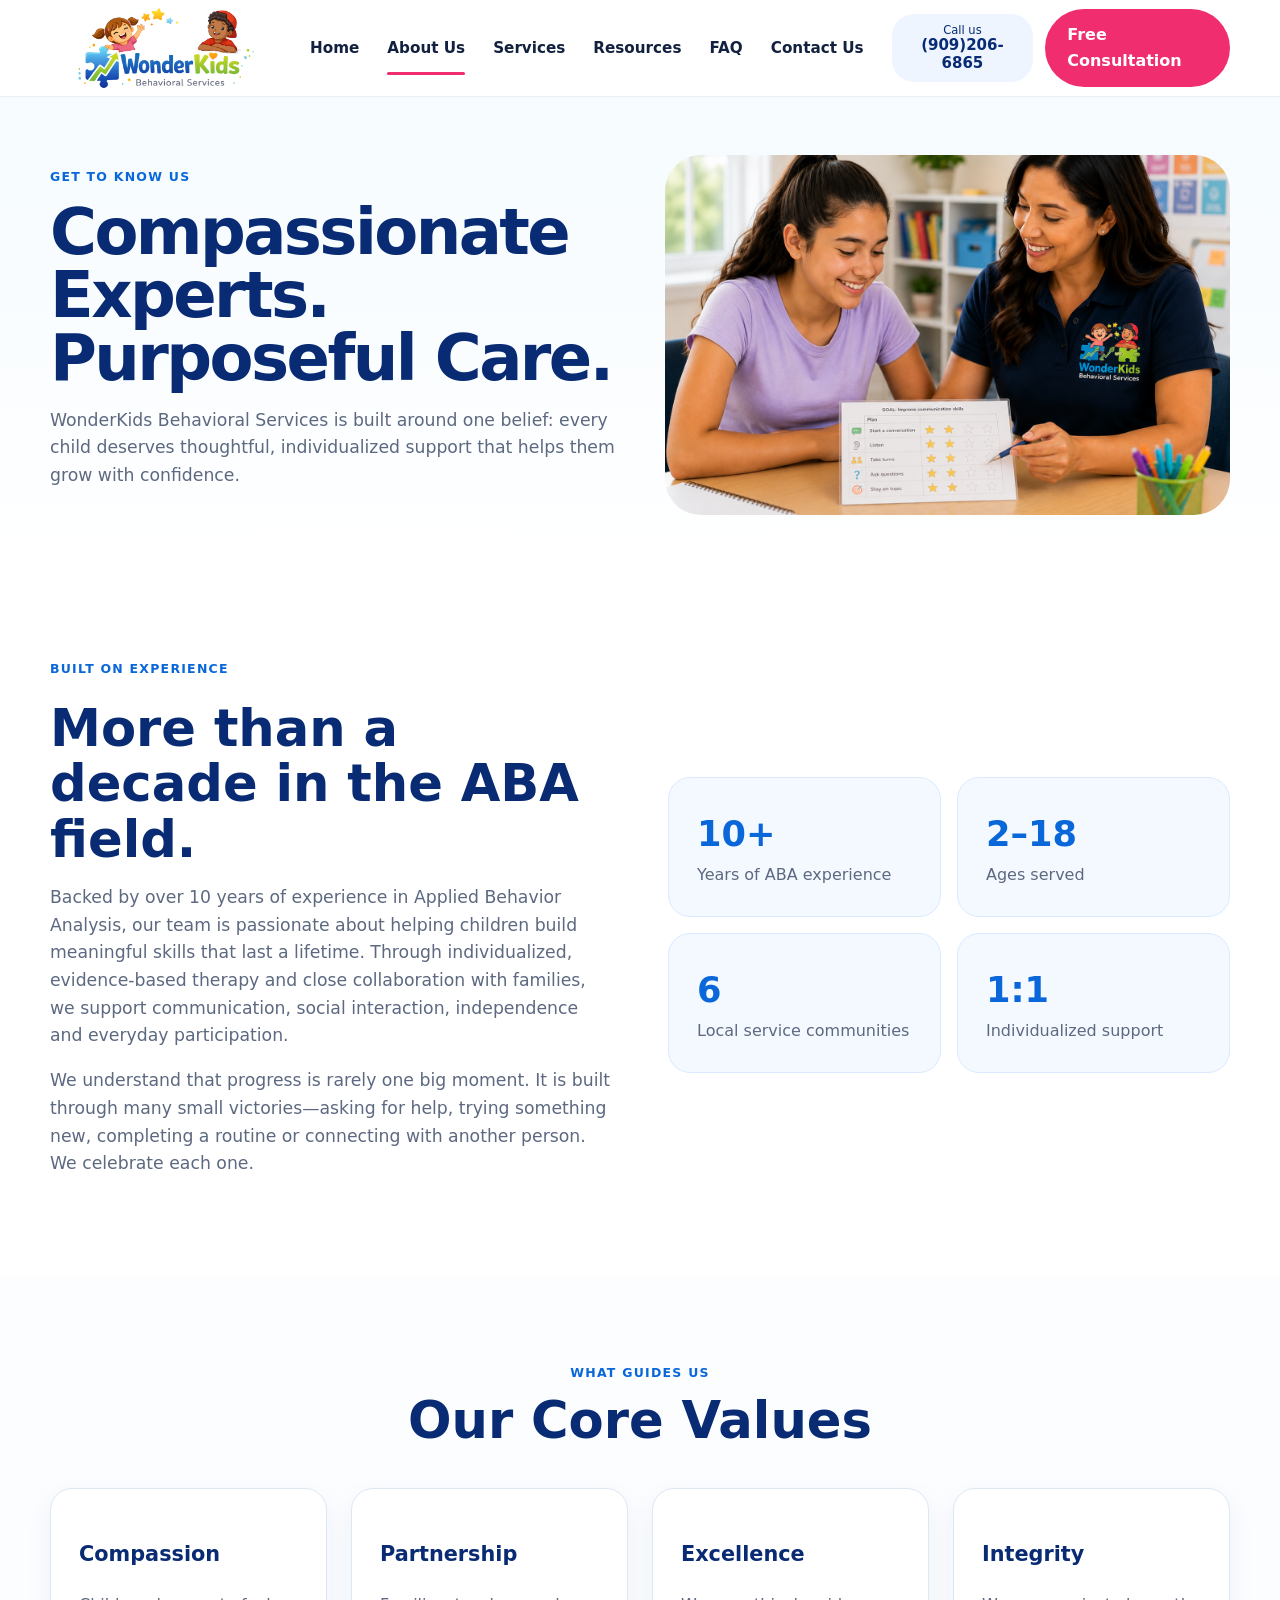
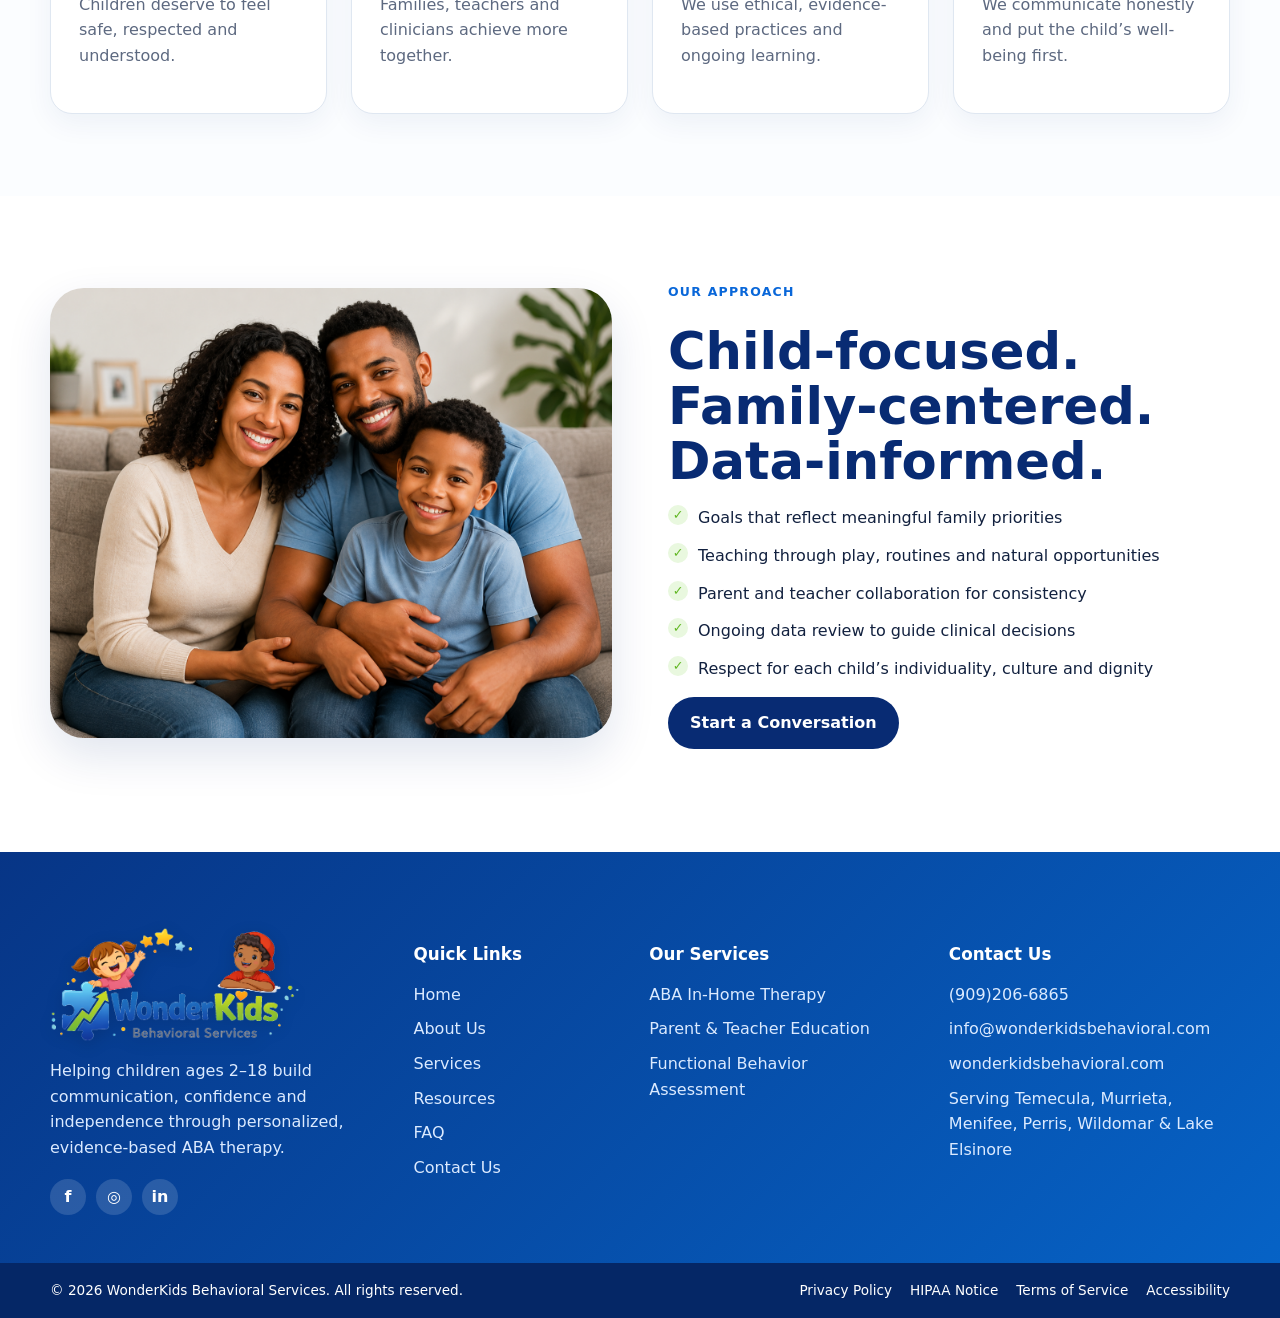
==== commit abe062ce: "Update about.html" ====
--- a/about.html
+++ b/about.html
@@ -1,6 +1,15 @@
 <!doctype html>
 <html lang="en">
-<head>
+<head><!-- Google tag (gtag.js) -->
+<script async src="https://www.googletagmanager.com/gtag/js?id=G-BEHNQ47SXS"></script>
+<script>
+  window.dataLayer = window.dataLayer || [];
+  function gtag(){dataLayer.push(arguments);}
+  gtag('js', new Date());
+
+  gtag('config', 'G-BEHNQ47SXS');
+</script>
+
 <meta charset="utf-8">
 <meta name="viewport" content="width=device-width,initial-scale=1">
 <title>About WonderKids Behavioral Services | Experienced ABA Team</title>
--- a/assets/style.css
+++ b/assets/style.css
@@ -2,3 +2,23 @@
 :root{--navy:#082b73;--blue:#0967d9;--sky:#eaf7ff;--pink:#ef2d6f;--green:#63b825;--orange:#f58413;--purple:#7a3db9;--ink:#12213f;--muted:#5d6980;--line:#dfe7f1;--white:#fff;--radius:28px;--shadow:0 18px 45px rgba(8,43,115,.12)}*{box-sizing:border-box}html{scroll-behavior:smooth}body{margin:0;font-family:Inter,ui-sans-serif,system-ui,-apple-system,BlinkMacSystemFont,"Segoe UI",sans-serif;color:var(--ink);background:white;line-height:1.6}img{max-width:100%;display:block}a{color:inherit}.shell{width:min(1180px,calc(100% - 40px));margin:auto}.skip-link{position:absolute;left:-9999px}.skip-link:focus{left:16px;top:16px;z-index:1000;background:white;padding:12px 16px;border-radius:10px}.site-header{position:sticky;top:0;z-index:50;background:rgba(255,255,255,.95);backdrop-filter:blur(14px);border-bottom:1px solid rgba(8,43,115,.08)}.header-inner{height:96px;display:flex;align-items:center;gap:28px}.brand img{width:255px;max-height:82px;object-fit:contain;display:block}.main-nav{display:flex;gap:28px;margin-left:auto}.nav-link{text-decoration:none;font-weight:800;font-size:.95rem;position:relative;padding:35px 0}.nav-link:after{content:"";position:absolute;left:0;right:100%;bottom:20px;height:3px;background:var(--pink);border-radius:99px;transition:.2s}.nav-link:hover:after,.nav-link.active:after{right:0}.header-cta{display:flex;align-items:center;gap:12px}.phone-pill{background:#eef5ff;padding:8px 16px;border-radius:22px;text-decoration:none;text-align:center;color:var(--navy);line-height:1.15}.phone-pill span{display:block;font-size:.72rem}.btn{display:inline-flex;align-items:center;justify-content:center;padding:13px 22px;border-radius:999px;text-decoration:none;font-weight:900;border:0;cursor:pointer;transition:.2s transform,.2s box-shadow}.btn:hover{transform:translateY(-2px);box-shadow:0 10px 24px rgba(8,43,115,.16)}.btn-blue{background:var(--navy);color:white}.btn-pink{background:var(--pink);color:white}.btn-outline{border:2px solid var(--green);color:var(--navy);background:white}.menu-toggle{display:none;background:none;border:0}.menu-toggle span{display:block;width:28px;height:3px;background:var(--navy);margin:5px;border-radius:10px}.section-pad{padding:82px 0}.pale{background:#fbfdff}.sky{background:linear-gradient(180deg,#eff9ff,#e6f6ff)}.hero{overflow:hidden;padding-top:58px}.hero-grid{display:grid;grid-template-columns:.88fr 1.35fr;gap:46px;align-items:center}.eyebrow{display:inline-block;color:var(--blue);font-weight:900;text-transform:uppercase;letter-spacing:.1em;font-size:.78rem;margin-bottom:14px}.hero h1,.page-hero h1{font-size:clamp(2.8rem,5vw,5.25rem);line-height:.98;margin:0 0 16px;color:var(--navy);letter-spacing:-.04em}.color-headline span{display:block;background:none!important;-webkit-background-clip:initial!important}.headline-blue{color:var(--navy)!important}.headline-green{color:var(--green)!important}.headline-pink{color:var(--pink)!important}.headline-orange{color:var(--orange)!important}.hero h2{font-size:1.65rem;margin:0 0 14px;color:var(--navy)}.hero-copy p,.page-hero p,.copy-block p{font-size:1.08rem;color:var(--muted)}.button-row{display:flex;gap:14px;margin-top:28px;flex-wrap:wrap}.hero-media{position:relative}.hero-media>img{border-radius:42% 18% 34% 12% / 18% 28% 16% 28%;box-shadow:var(--shadow);width:100%}.insurance-card{position:absolute;right:16px;bottom:-32px;width:240px;padding:20px;background:#fff9eb;border:1px solid #f6d77e;border-radius:22px;box-shadow:var(--shadow)}.insurance-card strong,.insurance-card span{display:block}.insurance-card a{color:var(--pink);font-weight:800;text-decoration:none;font-size:.9rem}.trust-strip{margin-top:78px;display:grid;grid-template-columns:repeat(5,1fr);border:1px solid var(--line);border-radius:24px;background:white;box-shadow:0 10px 30px rgba(8,43,115,.08);overflow:hidden}.trust-strip div{padding:20px;text-align:center;border-right:1px solid var(--line)}.trust-strip div:last-child{border-right:0}.trust-strip b{display:block;color:var(--navy);font-size:1.02rem}.trust-strip span{font-size:.82rem;color:var(--muted)}.section-heading{text-align:center;max-width:720px;margin:0 auto 40px}.section-heading span{color:var(--blue);font-weight:900;text-transform:uppercase;font-size:.78rem;letter-spacing:.1em}.section-heading h2,.copy-block h2,.local-grid h2,.service-detail h2{font-size:clamp(2.1rem,4vw,3.5rem);line-height:1.08;color:var(--navy);margin:8px 0 14px}.section-heading p{color:var(--muted);font-size:1.06rem}.cards{display:grid;gap:24px}.cards.three{grid-template-columns:repeat(3,1fr)}.cards.four{grid-template-columns:repeat(4,1fr)}.service-card{background:white;border:1px solid var(--line);border-radius:24px;overflow:hidden;box-shadow:0 12px 32px rgba(8,43,115,.07)}.service-card>img{width:100%;height:225px;object-fit:cover}.service-card>div{padding:24px}.service-card h3{font-size:1.42rem;color:var(--navy);margin:0 0 10px}.service-card p{color:var(--muted)}.service-card a{font-weight:900;text-decoration:none}.green a{color:var(--green)}.blue a{color:var(--blue)}.purple a{color:var(--purple)}.icon-badge{display:inline-grid;place-items:center;width:45px;height:45px;border-radius:50%;background:#eef6ff;color:var(--blue);font-weight:900;margin-bottom:12px}.split{display:grid;grid-template-columns:1fr 1fr;gap:56px;align-items:center}.photo-card img{border-radius:34px;box-shadow:var(--shadow);width:100%;min-height:360px;object-fit:cover}.check-list{padding:0;list-style:none}.check-list li{position:relative;padding-left:30px;margin:12px 0}.check-list li:before{content:"✓";position:absolute;left:0;top:0;width:20px;height:20px;border-radius:50%;background:#e9f8df;color:var(--green);display:grid;place-items:center;font-weight:900;font-size:.8rem}.text-link{font-weight:900;color:var(--blue);text-decoration:none}.process-grid{display:grid;grid-template-columns:repeat(6,1fr);gap:18px}.process-grid>div{text-align:center}.process-grid b{display:grid;place-items:center;margin:0 auto 14px;width:62px;height:62px;border-radius:50%;background:white;color:var(--navy);font-size:1.35rem;box-shadow:0 8px 20px rgba(8,43,115,.12)}.process-grid h3{font-size:1rem;color:var(--navy)}.process-grid p{font-size:.88rem;color:var(--muted)}.local-grid{display:grid;grid-template-columns:1.4fr .8fr;gap:46px;align-items:center}.city-chips{display:flex;flex-wrap:wrap;gap:10px;margin-top:20px}.city-chips span{background:#eff7ff;border:1px solid #d6e9ff;color:var(--navy);padding:10px 15px;border-radius:999px;font-weight:800}.cta-card{background:linear-gradient(145deg,#fff7dc,#fffdf6);border:1px solid #f5d781;padding:34px;border-radius:28px}.cta-card h3{font-size:1.7rem;color:var(--navy);margin-top:0}.page-hero{background:linear-gradient(180deg,#f5fbff,#fff);padding:58px 0}.page-hero-grid{display:grid;grid-template-columns:1fr 1fr;gap:50px;align-items:center}.page-hero-grid img{border-radius:36px;max-height:360px;width:100%;object-fit:cover}.page-hero h1{font-size:clamp(2.8rem,5vw,4.7rem)}.stats-panel{display:grid;grid-template-columns:1fr 1fr;gap:16px}.stats-panel div{background:#f4f9ff;border:1px solid #dbeaff;padding:28px;border-radius:22px}.stats-panel b{display:block;font-size:2.2rem;color:var(--blue)}.stats-panel span{color:var(--muted)}.mini-card{padding:28px;border-radius:22px;background:white;border:1px solid var(--line);box-shadow:0 10px 28px rgba(8,43,115,.06)}.mini-card h3{color:var(--navy);font-size:1.3rem}.mini-card p{color:var(--muted)}.service-detail{display:grid;grid-template-columns:.92fr 1.08fr;gap:56px;align-items:center}.service-detail.reverse img{order:2}.service-detail img{border-radius:30px;box-shadow:var(--shadow);width:100%;max-height:460px;object-fit:cover}.service-detail h3{color:var(--navy)}.faq-layout{display:grid;grid-template-columns:320px 1fr;gap:36px;align-items:start}.question-card{position:sticky;top:125px;background:linear-gradient(160deg,#f5edff,#fff);border:1px solid #e9dcff;border-radius:28px;padding:28px}.question-card h2{color:var(--navy);font-size:1.8rem}.question-card>a:not(.btn){display:block;margin:10px 0;color:var(--purple);font-weight:800;word-break:break-word}.question-card .btn{margin-top:18px}.faq-list{display:grid;gap:12px}.faq-item{border:1px solid var(--line);border-radius:18px;background:white;overflow:hidden}.faq-item summary{padding:20px 24px;font-weight:900;color:var(--navy);cursor:pointer;list-style:none;position:relative}.faq-item summary:after{content:"+";position:absolute;right:22px;font-size:1.3rem;color:var(--blue)}.faq-item[open] summary:after{content:"–"}.faq-item div{padding:0 24px 22px;color:var(--muted)}.resource-grid{display:grid;grid-template-columns:repeat(3,1fr);gap:24px}.resource-grid article{padding:30px;border:1px solid var(--line);border-radius:24px;background:white;box-shadow:0 10px 28px rgba(8,43,115,.06)}.resource-grid span{color:var(--pink);font-weight:900;text-transform:uppercase;font-size:.75rem;letter-spacing:.08em}.resource-grid h2{color:var(--navy);font-size:1.4rem}.resource-grid p{color:var(--muted)}.resource-grid a{font-weight:900;color:var(--blue);text-decoration:none}.contact-grid{display:grid;grid-template-columns:1fr 1fr;gap:46px;align-items:start}.contact-cards{display:grid;grid-template-columns:1fr 1fr;gap:16px}.contact-cards article,.insurance-box{padding:24px;border-radius:22px;background:#f7fbff;border:1px solid #deecf8}.contact-cards h2,.insurance-box h2{color:var(--navy);font-size:1.25rem}.contact-cards a{color:var(--blue);font-weight:900;word-break:break-word}.insurance-box{margin-top:16px;background:#fff8e6;border-color:#f5db98}.contact-form{padding:34px;border-radius:28px;background:white;border:1px solid var(--line);box-shadow:var(--shadow)}.contact-form h2{font-size:2rem;color:var(--navy);margin-top:0}.contact-form label{display:block;font-weight:800;color:var(--navy);margin:14px 0}.contact-form input,.contact-form select,.contact-form textarea{width:100%;margin-top:7px;border:1px solid #cfd9e8;border-radius:12px;padding:13px 14px;font:inherit;background:white}.contact-form input:focus,.contact-form select:focus,.contact-form textarea:focus{outline:3px solid #cce7ff;border-color:var(--blue)}.hidden{display:none}.legal-hero{background:linear-gradient(180deg,#eef8ff,#fff);padding:70px 0 34px}.legal-hero h1{font-size:clamp(2.4rem,5vw,4rem);color:var(--navy);margin:0}.legal-copy{max-width:900px}.legal-copy h2{color:var(--navy);margin-top:34px}.legal-copy a{color:var(--blue)}.legal-copy .notice{background:#fff6d8;border:1px solid #efd076;padding:20px;border-radius:18px}.sitemap-grid{display:grid;grid-template-columns:repeat(3,1fr);gap:28px}.sitemap-grid>div{padding:28px;border:1px solid var(--line);border-radius:22px}.sitemap-grid h2{color:var(--navy)}.sitemap-grid li{margin:10px 0}.site-footer{position:relative;background:linear-gradient(135deg,#073586,#0664c8);color:white;margin-top:20px}.footer-wave{position:absolute;top:-44px;left:0;width:100%;height:45px;background:white;clip-path:path("M0,20 C150,55 300,-5 450,20 C600,45 750,-5 900,20 C1050,50 1200,0 1440,18 L1440,60 L0,60 Z");}.footer-grid{display:grid;grid-template-columns:1.25fr .75fr 1fr 1.1fr;gap:44px;padding:76px 0 48px}.footer-brand img{width:250px;filter:drop-shadow(0 4px 8px rgba(0,0,0,.15));background:transparent;border-radius:0;padding:0}.footer-brand p{color:#dbeaff}.site-footer h2{font-size:1.05rem}.site-footer ul{list-style:none;padding:0;margin:0}.site-footer li{margin:9px 0;color:#dbeaff}.site-footer a{text-decoration:none}.socials{display:flex;gap:10px;margin-top:18px}.socials a{display:grid;place-items:center;width:36px;height:36px;border-radius:50%;background:rgba(255,255,255,.14);font-weight:900}.footer-bottom{background:#052766}.footer-bottom .shell{display:flex;justify-content:space-between;gap:20px;padding:17px 0;font-size:.85rem}.footer-bottom a{margin-left:18px}.reveal{opacity:0;transform:translateY(16px);transition:.6s ease}.reveal.visible{opacity:1;transform:none}@media(max-width:1050px){.header-cta{display:none}.main-nav{gap:18px}.hero-grid,.page-hero-grid{grid-template-columns:1fr}.hero-media{margin-top:10px}.trust-strip{grid-template-columns:repeat(3,1fr)}.cards.three,.resource-grid{grid-template-columns:repeat(2,1fr)}.cards.four{grid-template-columns:repeat(2,1fr)}.process-grid{grid-template-columns:repeat(3,1fr)}.footer-grid{grid-template-columns:1fr 1fr}.service-detail{grid-template-columns:1fr}.service-detail.reverse img{order:0}}@media(max-width:760px){.shell{width:min(100% - 28px,1180px)}.header-inner{height:80px}.brand img{width:205px}.menu-toggle{display:block;margin-left:auto}.main-nav{display:none;position:absolute;left:0;right:0;top:80px;background:white;padding:18px 24px;flex-direction:column;border-bottom:1px solid var(--line);box-shadow:0 18px 30px rgba(8,43,115,.12)}.main-nav.open{display:flex}.nav-link{padding:10px 0}.nav-link:after{bottom:2px}.section-pad{padding:58px 0}.hero{padding-top:35px}.hero h1{font-size:3.1rem}.insurance-card{position:relative;right:auto;bottom:auto;width:100%;margin-top:14px}.trust-strip{grid-template-columns:1fr 1fr;margin-top:35px}.trust-strip div{border-bottom:1px solid var(--line)}.cards.three,.cards.four,.resource-grid,.split,.local-grid,.contact-grid,.faq-layout,.sitemap-grid,.contact-cards{grid-template-columns:1fr}.process-grid{grid-template-columns:1fr 1fr}.question-card{position:static}.footer-grid{grid-template-columns:1fr}.footer-bottom .shell{flex-direction:column}.footer-bottom a{margin:0 12px 0 0}.page-hero-grid img{max-height:280px}.service-detail{gap:28px}.service-detail.reverse img{order:0}}
 
 .resource-card{padding:0!important;overflow:hidden}.resource-card>img{width:100%;height:210px;object-fit:cover}.resource-card>div{padding:24px}.city-photo-grid{display:grid;grid-template-columns:repeat(3,1fr);gap:14px;margin-top:24px}.city-photo-grid figure{margin:0;background:#fff;border:1px solid var(--line);border-radius:18px;overflow:hidden;box-shadow:0 8px 22px rgba(8,43,115,.08)}.city-photo-grid img{width:100%;height:125px;object-fit:cover}.city-photo-grid figcaption{padding:10px 12px;text-align:center;font-weight:900;color:var(--navy)}@media(max-width:760px){.city-photo-grid{grid-template-columns:1fr 1fr}.city-photo-grid img{height:110px}}
+/* Keep navigation links on one line */
+.nav-link {
+    white-space: nowrap;
+}
+
+/* Slightly reduce spacing between navigation links */
+.nav-links {
+    gap: 18px !important;
+}
+
+/* Make the phone button slightly smaller */
+.phone-button,
+.phone-pill,
+.contact-phone {
+    font-size: 15px !important;
+    padding: 10px 16px !important;
+}
+ 
+  
+
